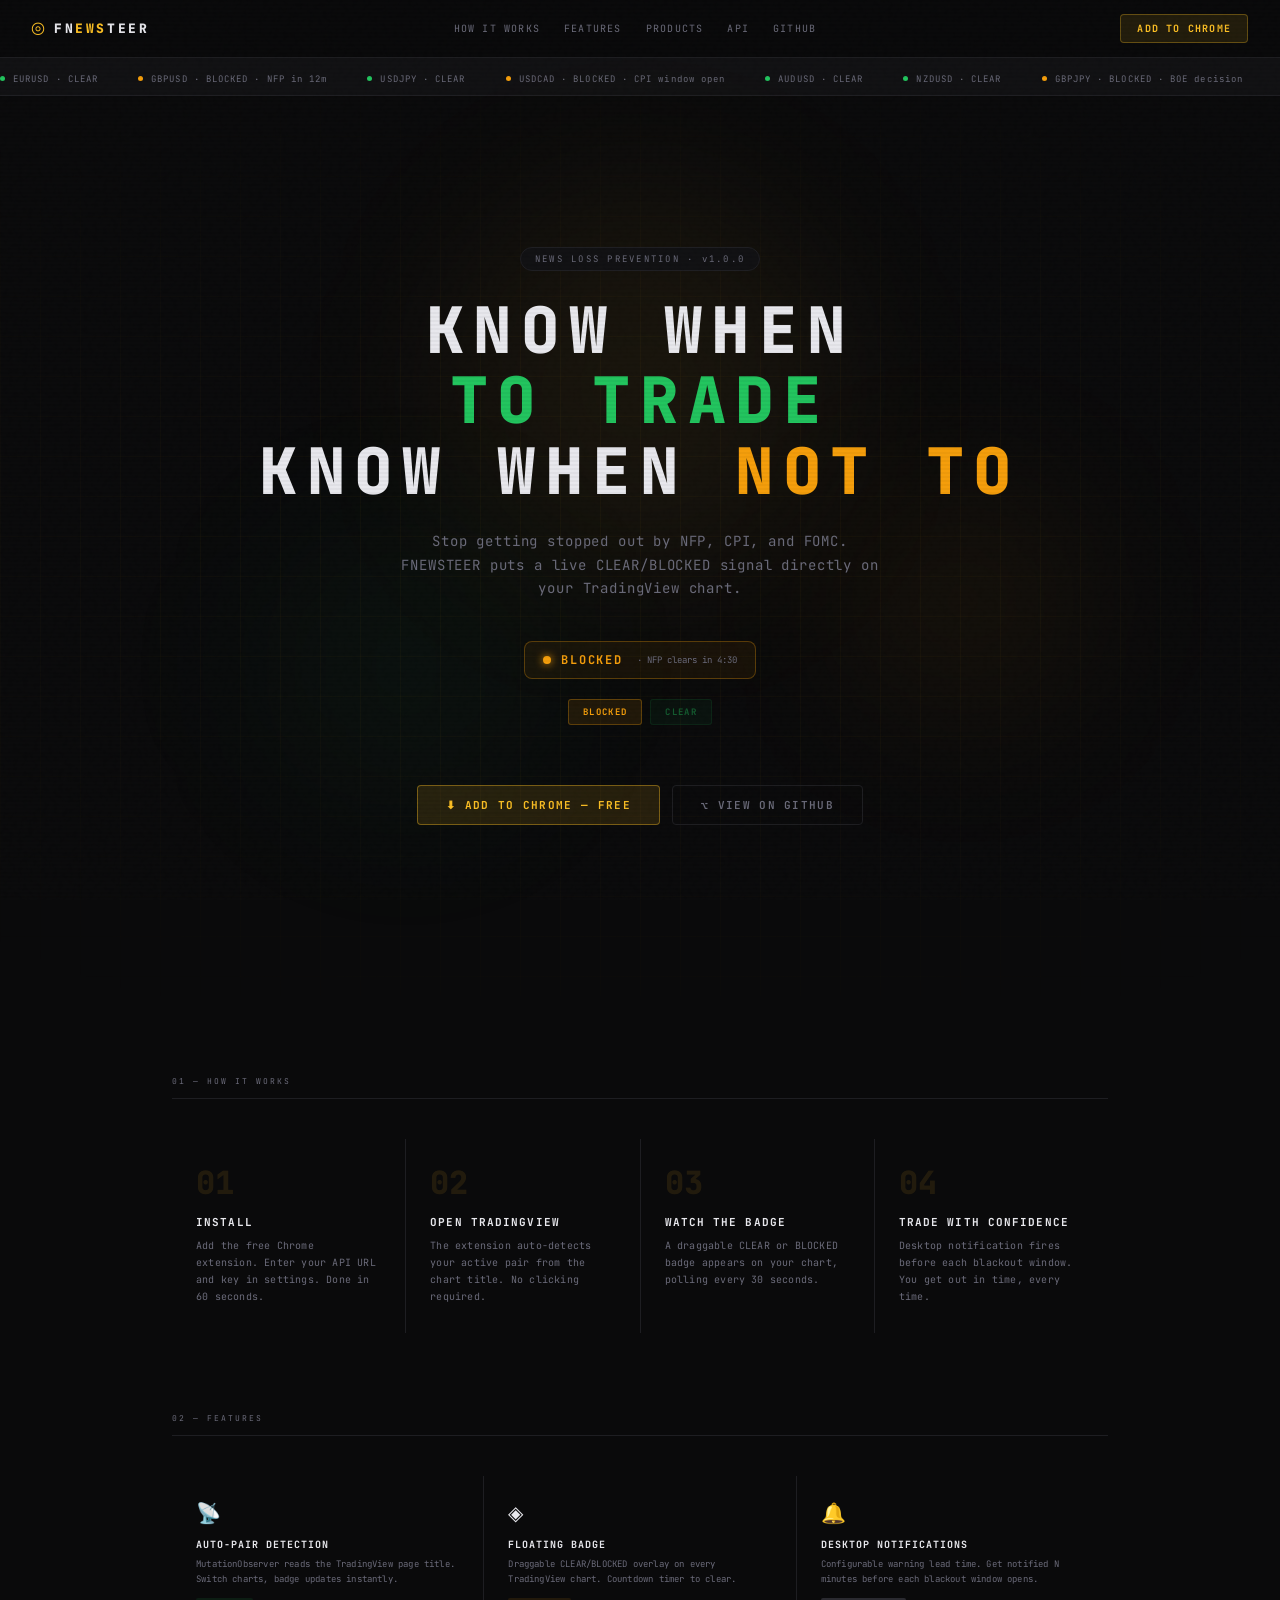
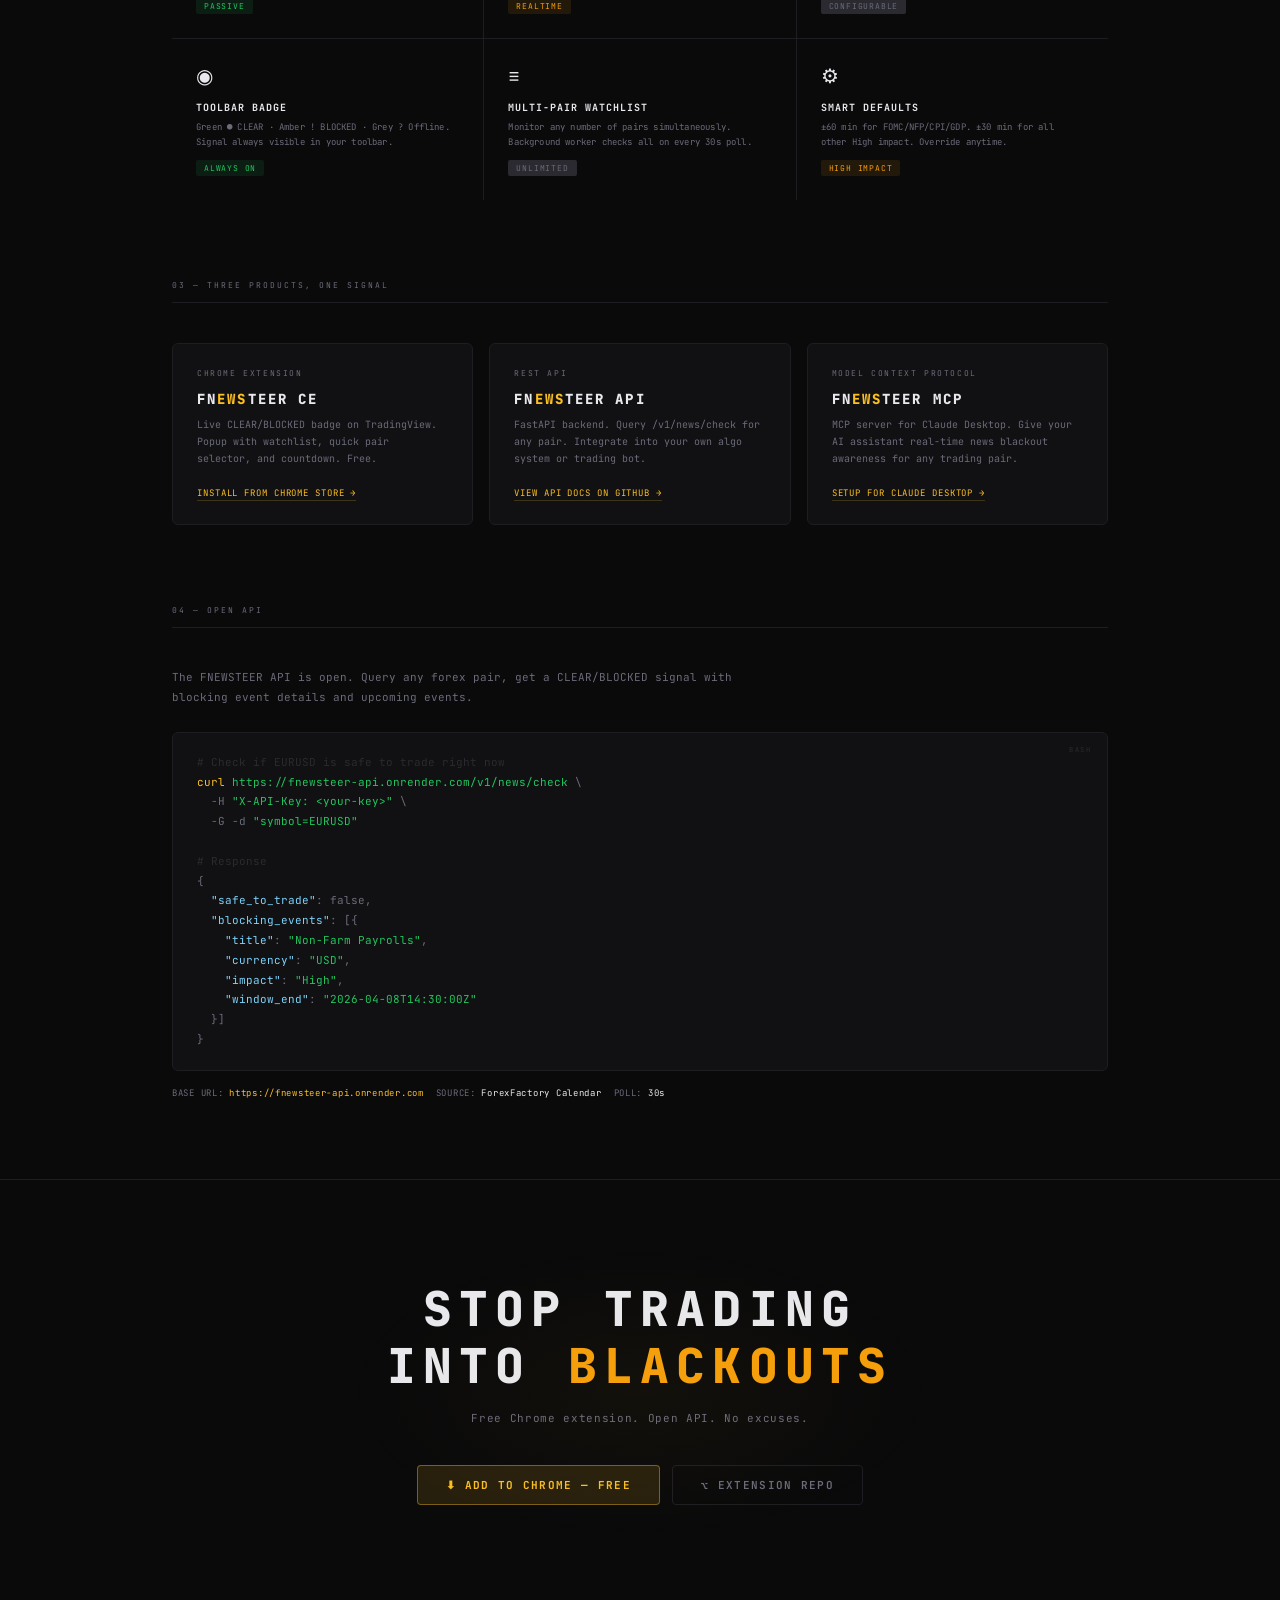
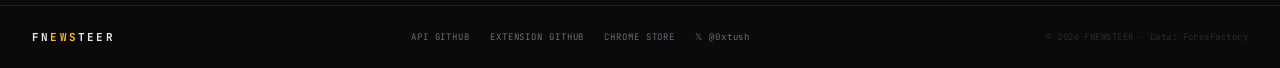
==== index.html @ c6bc52aa "initial commit" ====
<!doctype html>
<html lang="en">
  <head>
    <meta charset="UTF-8" />
    <meta name="viewport" content="width=device-width, initial-scale=1.0" />
    <title>FNEWSTEER — News Loss Prevention</title>
    <link
      href="https://fonts.googleapis.com/css2?family=JetBrains+Mono:wght@400;500;600;700;800&display=swap"
      rel="stylesheet"
    />
    <style>
      *,
      *::before,
      *::after {
        box-sizing: border-box;
        margin: 0;
        padding: 0;
      }
      :root {
        --bg: #0a0a0b;
        --surface: #111113;
        --border: #1e1e22;
        --muted: #2a2a30;
        --text: #e8e8ed;
        --dim: #6b6b7a;
        --safe: #22c55e;
        --danger: #f59e0b;
        --urgent: #ef4444;
        --accent: #fbbf24;
      }
      html {
        scroll-behavior: smooth;
      }
      body {
        background: var(--bg);
        color: var(--text);
        font-family: 'JetBrains Mono', monospace;
        font-size: 13px;
        -webkit-font-smoothing: antialiased;
        overflow-x: hidden;
      }

      /* ── Scanlines overlay ── */
      body::before {
        content: '';
        position: fixed;
        inset: 0;
        background: repeating-linear-gradient(
          0deg,
          transparent,
          transparent 2px,
          rgba(0, 0, 0, 0.03) 2px,
          rgba(0, 0, 0, 0.03) 4px
        );
        pointer-events: none;
        z-index: 1000;
      }

      /* ── Noise texture ── */
      body::after {
        content: '';
        position: fixed;
        inset: 0;
        background-image: url("data:image/svg+xml,%3Csvg viewBox='0 0 200 200' xmlns='http://www.w3.org/2000/svg'%3E%3Cfilter id='n'%3E%3CfeTurbulence type='fractalNoise' baseFrequency='0.9' numOctaves='4' stitchTiles='stitch'/%3E%3C/filter%3E%3Crect width='100%25' height='100%25' filter='url(%23n)' opacity='0.04'/%3E%3C/svg%3E");
        pointer-events: none;
        z-index: 999;
        opacity: 0.4;
      }

      /* ── Nav ── */
      nav {
        position: fixed;
        top: 0;
        left: 0;
        right: 0;
        z-index: 100;
        display: flex;
        align-items: center;
        justify-content: space-between;
        padding: 14px 32px;
        background: rgba(10, 10, 11, 0.85);
        backdrop-filter: blur(12px);
        border-bottom: 1px solid var(--border);
      }
      .nav-logo {
        display: flex;
        align-items: center;
        gap: 10px;
      }
      .nav-logo-icon {
        font-size: 20px;
        color: var(--accent);
      }
      .nav-logo-name {
        font-size: 13px;
        font-weight: 800;
        letter-spacing: 0.2em;
      }
      .nav-logo-name span {
        color: var(--accent);
      }
      .nav-links {
        display: flex;
        align-items: center;
        gap: 24px;
      }
      .nav-links a {
        color: var(--dim);
        text-decoration: none;
        font-size: 10px;
        letter-spacing: 0.12em;
        transition: color 0.15s;
      }
      .nav-links a:hover {
        color: var(--accent);
      }
      .nav-cta {
        background: rgba(251, 191, 36, 0.1);
        border: 1px solid rgba(251, 191, 36, 0.3);
        color: var(--accent);
        border-radius: 4px;
        padding: 7px 16px;
        font-family: inherit;
        font-size: 10px;
        font-weight: 700;
        letter-spacing: 0.12em;
        cursor: pointer;
        text-decoration: none;
        transition: background 0.15s;
      }
      .nav-cta:hover {
        background: rgba(251, 191, 36, 0.18);
      }

      /* ── Hero ── */
      .hero {
        min-height: 100vh;
        display: flex;
        flex-direction: column;
        align-items: center;
        justify-content: center;
        padding: 100px 32px 60px;
        position: relative;
        text-align: center;
      }

      /* Grid background */
      .hero-grid {
        position: absolute;
        inset: 0;
        background-image:
          linear-gradient(rgba(251, 191, 36, 0.03) 1px, transparent 1px),
          linear-gradient(90deg, rgba(251, 191, 36, 0.03) 1px, transparent 1px);
        background-size: 40px 40px;
        mask-image: radial-gradient(
          ellipse 80% 60% at 50% 50%,
          black 40%,
          transparent 100%
        );
      }

      /* Glow orbs */
      .orb {
        position: absolute;
        border-radius: 50%;
        filter: blur(80px);
        pointer-events: none;
      }
      .orb-1 {
        width: 400px;
        height: 400px;
        background: rgba(251, 191, 36, 0.06);
        top: 10%;
        left: 50%;
        transform: translateX(-50%);
      }
      .orb-2 {
        width: 300px;
        height: 300px;
        background: rgba(34, 197, 94, 0.04);
        bottom: 20%;
        left: 20%;
      }
      .orb-3 {
        width: 250px;
        height: 250px;
        background: rgba(245, 158, 11, 0.05);
        bottom: 30%;
        right: 15%;
      }

      .hero-eyebrow {
        font-size: 9px;
        letter-spacing: 0.25em;
        color: var(--dim);
        margin-bottom: 24px;
        border: 1px solid var(--border);
        padding: 5px 14px;
        border-radius: 20px;
        background: var(--surface);
      }
      .hero-title {
        font-size: clamp(32px, 6vw, 64px);
        font-weight: 800;
        letter-spacing: 0.15em;
        line-height: 1.1;
        margin-bottom: 8px;
      }
      .hero-title .accent {
        color: var(--accent);
      }
      .hero-title .safe-word {
        color: var(--safe);
      }
      .hero-title .block-word {
        color: var(--danger);
      }

      .hero-sub {
        font-size: clamp(11px, 1.5vw, 14px);
        color: var(--dim);
        letter-spacing: 0.06em;
        line-height: 1.7;
        max-width: 500px;
        margin: 16px auto 40px;
      }

      .hero-actions {
        display: flex;
        gap: 12px;
        flex-wrap: wrap;
        justify-content: center;
        margin-bottom: 60px;
      }
      .btn-primary {
        background: rgba(251, 191, 36, 0.12);
        border: 1px solid rgba(251, 191, 36, 0.4);
        color: var(--accent);
        border-radius: 4px;
        padding: 12px 28px;
        font-family: inherit;
        font-size: 11px;
        font-weight: 700;
        letter-spacing: 0.12em;
        cursor: pointer;
        text-decoration: none;
        transition: all 0.15s;
        display: flex;
        align-items: center;
        gap: 8px;
      }
      .btn-primary:hover {
        background: rgba(251, 191, 36, 0.2);
        transform: translateY(-1px);
      }
      .btn-secondary {
        background: none;
        border: 1px solid var(--border);
        color: var(--dim);
        border-radius: 4px;
        padding: 12px 28px;
        font-family: inherit;
        font-size: 11px;
        font-weight: 600;
        letter-spacing: 0.12em;
        cursor: pointer;
        text-decoration: none;
        transition: all 0.15s;
        display: flex;
        align-items: center;
        gap: 8px;
      }
      .btn-secondary:hover {
        border-color: var(--muted);
        color: var(--text);
      }

      /* ── Live badge mockup ── */
      .badge-demo {
        display: inline-flex;
        align-items: center;
        gap: 10px;
        padding: 10px 18px;
        border-radius: 8px;
        border: 1px solid rgba(245, 158, 11, 0.3);
        background: rgba(245, 158, 11, 0.06);
        margin-bottom: 20px;
        animation: badge-pulse 3s ease-in-out infinite;
      }
      .badge-dot {
        width: 8px;
        height: 8px;
        border-radius: 50%;
        background: var(--danger);
        box-shadow: 0 0 8px var(--danger);
        animation: dot-pulse 1.5s ease-in-out infinite;
      }
      .badge-text {
        font-size: 12px;
        font-weight: 700;
        letter-spacing: 0.15em;
        color: var(--danger);
      }
      .badge-sub {
        font-size: 9px;
        color: var(--dim);
        margin-left: 4px;
      }

      @keyframes badge-pulse {
        0%,
        100% {
          border-color: rgba(245, 158, 11, 0.3);
          background: rgba(245, 158, 11, 0.06);
        }
        50% {
          border-color: rgba(245, 158, 11, 0.5);
          background: rgba(245, 158, 11, 0.1);
        }
      }
      @keyframes dot-pulse {
        0%,
        100% {
          box-shadow: 0 0 4px var(--danger);
        }
        50% {
          box-shadow:
            0 0 12px var(--danger),
            0 0 20px rgba(245, 158, 11, 0.3);
        }
      }

      /* toggle demo */
      .badge-toggle {
        display: flex;
        gap: 8px;
        align-items: center;
        justify-content: center;
        margin-bottom: 60px;
      }
      .state-pill {
        padding: 6px 14px;
        border-radius: 3px;
        font-size: 9px;
        font-weight: 700;
        letter-spacing: 0.15em;
        cursor: pointer;
        transition: all 0.2s;
        border: 1px solid transparent;
      }
      .state-pill.blocked-pill {
        background: rgba(245, 158, 11, 0.1);
        border-color: rgba(245, 158, 11, 0.3);
        color: var(--danger);
      }
      .state-pill.clear-pill {
        background: rgba(34, 197, 94, 0.05);
        border-color: rgba(34, 197, 94, 0.1);
        color: rgba(34, 197, 94, 0.4);
      }
      .state-pill.clear-pill.active-pill {
        background: rgba(34, 197, 94, 0.1);
        border-color: rgba(34, 197, 94, 0.3);
        color: var(--safe);
      }
      .state-pill.blocked-pill.inactive-pill {
        background: rgba(245, 158, 11, 0.05);
        border-color: rgba(245, 158, 11, 0.1);
        color: rgba(245, 158, 11, 0.3);
      }

      /* ── Section ── */
      section {
        padding: 80px 32px;
        max-width: 1000px;
        margin: 0 auto;
      }
      .section-label {
        font-size: 8px;
        letter-spacing: 0.25em;
        color: var(--dim);
        margin-bottom: 40px;
        padding-bottom: 12px;
        border-bottom: 1px solid var(--border);
      }

      /* ── How it works ── */
      .steps {
        display: grid;
        grid-template-columns: repeat(auto-fit, minmax(200px, 1fr));
        gap: 1px;
        background: var(--border);
      }
      .step {
        background: var(--bg);
        padding: 28px 24px;
        position: relative;
        transition: background 0.2s;
      }
      .step:hover {
        background: var(--surface);
      }
      .step-num {
        font-size: 32px;
        font-weight: 800;
        color: rgba(251, 191, 36, 0.1);
        letter-spacing: 0;
        line-height: 1;
        margin-bottom: 16px;
      }
      .step-title {
        font-size: 11px;
        font-weight: 700;
        letter-spacing: 0.1em;
        margin-bottom: 8px;
        color: var(--text);
      }
      .step-desc {
        font-size: 10px;
        color: var(--dim);
        line-height: 1.7;
        letter-spacing: 0.02em;
      }

      /* ── Features grid ── */
      .features {
        display: grid;
        grid-template-columns: repeat(auto-fit, minmax(260px, 1fr));
        gap: 1px;
        background: var(--border);
      }
      .feature {
        background: var(--bg);
        padding: 24px;
        transition: background 0.2s;
      }
      .feature:hover {
        background: var(--surface);
      }
      .feature-icon {
        font-size: 20px;
        margin-bottom: 12px;
      }
      .feature-title {
        font-size: 10px;
        font-weight: 700;
        letter-spacing: 0.1em;
        margin-bottom: 6px;
      }
      .feature-desc {
        font-size: 9px;
        color: var(--dim);
        line-height: 1.7;
        letter-spacing: 0.02em;
      }
      .feature-tag {
        display: inline-block;
        margin-top: 10px;
        font-size: 8px;
        letter-spacing: 0.1em;
        padding: 3px 8px;
        border-radius: 2px;
      }
      .tag-safe {
        background: rgba(34, 197, 94, 0.1);
        color: var(--safe);
      }
      .tag-danger {
        background: rgba(245, 158, 11, 0.1);
        color: var(--danger);
      }
      .tag-dim {
        background: var(--muted);
        color: var(--dim);
      }

      /* ── Products ── */
      .products {
        display: grid;
        grid-template-columns: repeat(auto-fit, minmax(280px, 1fr));
        gap: 16px;
      }
      .product-card {
        border: 1px solid var(--border);
        border-radius: 6px;
        background: var(--surface);
        padding: 24px;
        transition:
          border-color 0.2s,
          transform 0.2s;
        position: relative;
        overflow: hidden;
      }
      .product-card:hover {
        border-color: rgba(251, 191, 36, 0.2);
        transform: translateY(-2px);
      }
      .product-card::before {
        content: '';
        position: absolute;
        top: 0;
        left: 0;
        right: 0;
        height: 2px;
        background: linear-gradient(
          90deg,
          transparent,
          var(--accent),
          transparent
        );
        opacity: 0;
        transition: opacity 0.2s;
      }
      .product-card:hover::before {
        opacity: 1;
      }
      .product-label {
        font-size: 8px;
        letter-spacing: 0.2em;
        color: var(--dim);
        margin-bottom: 12px;
      }
      .product-name {
        font-size: 14px;
        font-weight: 800;
        letter-spacing: 0.15em;
        margin-bottom: 8px;
      }
      .product-name span {
        color: var(--accent);
      }
      .product-desc {
        font-size: 10px;
        color: var(--dim);
        line-height: 1.7;
        margin-bottom: 16px;
      }
      .product-link {
        font-size: 9px;
        letter-spacing: 0.1em;
        color: var(--accent);
        text-decoration: none;
        border-bottom: 1px solid rgba(251, 191, 36, 0.2);
        padding-bottom: 1px;
        transition: border-color 0.15s;
      }
      .product-link:hover {
        border-color: var(--accent);
      }

      /* ── API snippet ── */
      .code-block {
        background: var(--surface);
        border: 1px solid var(--border);
        border-radius: 6px;
        padding: 20px 24px;
        margin-top: 24px;
        position: relative;
        overflow: hidden;
      }
      .code-block::before {
        content: 'BASH';
        position: absolute;
        top: 12px;
        right: 16px;
        font-size: 7px;
        letter-spacing: 0.2em;
        color: var(--muted);
      }
      .code-block pre {
        font-family: 'JetBrains Mono', monospace;
        font-size: 11px;
        line-height: 1.8;
        color: var(--dim);
        overflow-x: auto;
      }
      .code-block .kw {
        color: var(--accent);
      }
      .code-block .str {
        color: var(--safe);
      }
      .code-block .cmt {
        color: var(--muted);
      }
      .code-block .key {
        color: #7dd3fc;
      }

      /* ── CTA section ── */
      .cta-section {
        text-align: center;
        padding: 100px 32px;
        border-top: 1px solid var(--border);
        position: relative;
        overflow: hidden;
      }
      .cta-section::before {
        content: '';
        position: absolute;
        width: 600px;
        height: 300px;
        background: radial-gradient(
          ellipse,
          rgba(251, 191, 36, 0.04) 0%,
          transparent 70%
        );
        top: 50%;
        left: 50%;
        transform: translate(-50%, -50%);
      }
      .cta-title {
        font-size: clamp(24px, 4vw, 48px);
        font-weight: 800;
        letter-spacing: 0.15em;
        margin-bottom: 16px;
        line-height: 1.2;
      }
      .cta-sub {
        font-size: 11px;
        color: var(--dim);
        letter-spacing: 0.06em;
        margin-bottom: 40px;
      }

      /* ── Footer ── */
      footer {
        border-top: 1px solid var(--border);
        padding: 24px 32px;
        display: flex;
        align-items: center;
        justify-content: space-between;
        flex-wrap: wrap;
        gap: 12px;
      }
      .footer-logo {
        font-size: 11px;
        font-weight: 700;
        letter-spacing: 0.2em;
      }
      .footer-logo span {
        color: var(--accent);
      }
      .footer-links {
        display: flex;
        gap: 20px;
        flex-wrap: wrap;
      }
      .footer-links a {
        font-size: 9px;
        letter-spacing: 0.1em;
        color: var(--dim);
        text-decoration: none;
        transition: color 0.15s;
      }
      .footer-links a:hover {
        color: var(--accent);
      }
      .footer-copy {
        font-size: 9px;
        color: var(--muted);
        letter-spacing: 0.05em;
      }

      /* ── Ticker ── */
      .ticker {
        background: var(--surface);
        border-top: 1px solid var(--border);
        border-bottom: 1px solid var(--border);
        padding: 10px 0;
        overflow: hidden;
        white-space: nowrap;
      }
      .ticker-inner {
        display: inline-flex;
        gap: 40px;
        animation: ticker 20s linear infinite;
      }
      .ticker-item {
        font-size: 9px;
        letter-spacing: 0.12em;
        color: var(--dim);
        display: flex;
        align-items: center;
        gap: 8px;
      }
      .ticker-item .safe-dot {
        width: 5px;
        height: 5px;
        border-radius: 50%;
        background: var(--safe);
      }
      .ticker-item .block-dot {
        width: 5px;
        height: 5px;
        border-radius: 50%;
        background: var(--danger);
      }
      @keyframes ticker {
        from {
          transform: translateX(0);
        }
        to {
          transform: translateX(-50%);
        }
      }

      /* anim */
      @keyframes fadeUp {
        from {
          opacity: 0;
          transform: translateY(20px);
        }
        to {
          opacity: 1;
          transform: translateY(0);
        }
      }
      .fade-up {
        animation: fadeUp 0.6s ease forwards;
      }
      .delay-1 {
        animation-delay: 0.1s;
        opacity: 0;
      }
      .delay-2 {
        animation-delay: 0.2s;
        opacity: 0;
      }
      .delay-3 {
        animation-delay: 0.3s;
        opacity: 0;
      }
      .delay-4 {
        animation-delay: 0.4s;
        opacity: 0;
      }
      .delay-5 {
        animation-delay: 0.5s;
        opacity: 0;
      }
    </style>
  </head>
  <body>
    <!-- Nav -->
    <nav>
      <div class="nav-logo">
        <span class="nav-logo-icon">◎</span>
        <div class="nav-logo-name">FN<span>EWS</span>TEER</div>
      </div>
      <div class="nav-links">
        <a href="#how">HOW IT WORKS</a>
        <a href="#features">FEATURES</a>
        <a href="#products">PRODUCTS</a>
        <a href="#api">API</a>
        <a href="https://github.com/tushcmd/fnewsteer" target="_blank"
          >GITHUB</a
        >
      </div>
      <a
        href="https://chromewebstore.google.com/detail/nfdcdhkgoiohipbhoalpnenhincbpnlc"
        target="_blank"
        class="nav-cta"
        >ADD TO CHROME</a
      >
    </nav>

    <!-- Ticker -->
    <div class="ticker" style="margin-top: 57px">
      <div class="ticker-inner">
        <span class="ticker-item"
          ><span class="safe-dot"></span>EURUSD · CLEAR</span
        >
        <span class="ticker-item"
          ><span class="block-dot"></span>GBPUSD · BLOCKED · NFP in 12m</span
        >
        <span class="ticker-item"
          ><span class="safe-dot"></span>USDJPY · CLEAR</span
        >
        <span class="ticker-item"
          ><span class="block-dot"></span>USDCAD · BLOCKED · CPI window
          open</span
        >
        <span class="ticker-item"
          ><span class="safe-dot"></span>AUDUSD · CLEAR</span
        >
        <span class="ticker-item"
          ><span class="safe-dot"></span>NZDUSD · CLEAR</span
        >
        <span class="ticker-item"
          ><span class="block-dot"></span>GBPJPY · BLOCKED · BOE decision</span
        >
        <span class="ticker-item"
          ><span class="safe-dot"></span>USDCHF · CLEAR</span
        >
        <!-- duplicate for seamless loop -->
        <span class="ticker-item"
          ><span class="safe-dot"></span>EURUSD · CLEAR</span
        >
        <span class="ticker-item"
          ><span class="block-dot"></span>GBPUSD · BLOCKED · NFP in 12m</span
        >
        <span class="ticker-item"
          ><span class="safe-dot"></span>USDJPY · CLEAR</span
        >
        <span class="ticker-item"
          ><span class="block-dot"></span>USDCAD · BLOCKED · CPI window
          open</span
        >
        <span class="ticker-item"
          ><span class="safe-dot"></span>AUDUSD · CLEAR</span
        >
        <span class="ticker-item"
          ><span class="safe-dot"></span>NZDUSD · CLEAR</span
        >
        <span class="ticker-item"
          ><span class="block-dot"></span>GBPJPY · BLOCKED · BOE decision</span
        >
        <span class="ticker-item"
          ><span class="safe-dot"></span>USDCHF · CLEAR</span
        >
      </div>
    </div>

    <!-- Hero -->
    <div class="hero">
      <div class="hero-grid"></div>
      <div class="orb orb-1"></div>
      <div class="orb orb-2"></div>
      <div class="orb orb-3"></div>

      <div class="hero-eyebrow fade-up">NEWS LOSS PREVENTION · v1.0.0</div>

      <h1 class="hero-title fade-up delay-1">
        KNOW WHEN<br /><span class="safe-word">TO TRADE</span><br />KNOW WHEN
        <span class="block-word">NOT TO</span>
      </h1>

      <p class="hero-sub fade-up delay-2">
        Stop getting stopped out by NFP, CPI, and FOMC.<br />
        FNEWSTEER puts a live CLEAR/BLOCKED signal directly on your TradingView
        chart.
      </p>

      <div id="live-badge" class="badge-demo fade-up delay-3">
        <div id="badge-dot" class="badge-dot"></div>
        <span id="badge-text" class="badge-text">BLOCKED</span>
        <span id="badge-sub" class="badge-sub">· NFP clears in 4:32</span>
      </div>

      <div class="badge-toggle fade-up delay-3">
        <div
          id="blocked-pill"
          class="state-pill blocked-pill"
          onclick="setBlocked()"
        >
          BLOCKED
        </div>
        <div id="clear-pill" class="state-pill clear-pill" onclick="setClear()">
          CLEAR
        </div>
      </div>

      <div class="hero-actions fade-up delay-4">
        <a
          href="https://chromewebstore.google.com/detail/nfdcdhkgoiohipbhoalpnenhincbpnlc"
          target="_blank"
          class="btn-primary"
        >
          ⬇ ADD TO CHROME — FREE
        </a>
        <a
          href="https://github.com/tushcmd/fnewsteer"
          target="_blank"
          class="btn-secondary"
        >
          ⌥ VIEW ON GITHUB
        </a>
      </div>
    </div>

    <!-- How it works -->
    <section
      id="how"
      style="max-width: 1000px; margin: 0 auto; padding: 80px 32px"
    >
      <div class="section-label">01 — HOW IT WORKS</div>
      <div class="steps">
        <div class="step">
          <div class="step-num">01</div>
          <div class="step-title">INSTALL</div>
          <div class="step-desc">
            Add the free Chrome extension. Enter your API URL and key in
            settings. Done in 60 seconds.
          </div>
        </div>
        <div class="step">
          <div class="step-num">02</div>
          <div class="step-title">OPEN TRADINGVIEW</div>
          <div class="step-desc">
            The extension auto-detects your active pair from the chart title. No
            clicking required.
          </div>
        </div>
        <div class="step">
          <div class="step-num">03</div>
          <div class="step-title">WATCH THE BADGE</div>
          <div class="step-desc">
            A draggable CLEAR or BLOCKED badge appears on your chart, polling
            every 30 seconds.
          </div>
        </div>
        <div class="step">
          <div class="step-num">04</div>
          <div class="step-title">TRADE WITH CONFIDENCE</div>
          <div class="step-desc">
            Desktop notification fires before each blackout window. You get out
            in time, every time.
          </div>
        </div>
      </div>
    </section>

    <!-- Features -->
    <section
      id="features"
      style="max-width: 1000px; margin: 0 auto; padding: 0 32px 80px"
    >
      <div class="section-label">02 — FEATURES</div>
      <div class="features">
        <div class="feature">
          <div class="feature-icon">📡</div>
          <div class="feature-title">AUTO-PAIR DETECTION</div>
          <div class="feature-desc">
            MutationObserver reads the TradingView page title. Switch charts,
            badge updates instantly.
          </div>
          <span class="feature-tag tag-safe">PASSIVE</span>
        </div>
        <div class="feature">
          <div class="feature-icon">◈</div>
          <div class="feature-title">FLOATING BADGE</div>
          <div class="feature-desc">
            Draggable CLEAR/BLOCKED overlay on every TradingView chart.
            Countdown timer to clear.
          </div>
          <span class="feature-tag tag-danger">REALTIME</span>
        </div>
        <div class="feature">
          <div class="feature-icon">🔔</div>
          <div class="feature-title">DESKTOP NOTIFICATIONS</div>
          <div class="feature-desc">
            Configurable warning lead time. Get notified N minutes before each
            blackout window opens.
          </div>
          <span class="feature-tag tag-dim">CONFIGURABLE</span>
        </div>
        <div class="feature">
          <div class="feature-icon">◉</div>
          <div class="feature-title">TOOLBAR BADGE</div>
          <div class="feature-desc">
            Green ● CLEAR · Amber ! BLOCKED · Grey ? Offline. Signal always
            visible in your toolbar.
          </div>
          <span class="feature-tag tag-safe">ALWAYS ON</span>
        </div>
        <div class="feature">
          <div class="feature-icon">≡</div>
          <div class="feature-title">MULTI-PAIR WATCHLIST</div>
          <div class="feature-desc">
            Monitor any number of pairs simultaneously. Background worker checks
            all on every 30s poll.
          </div>
          <span class="feature-tag tag-dim">UNLIMITED</span>
        </div>
        <div class="feature">
          <div class="feature-icon">⚙</div>
          <div class="feature-title">SMART DEFAULTS</div>
          <div class="feature-desc">
            ±60 min for FOMC/NFP/CPI/GDP. ±30 min for all other High impact.
            Override anytime.
          </div>
          <span class="feature-tag tag-danger">HIGH IMPACT</span>
        </div>
      </div>
    </section>

    <!-- Products -->
    <section
      id="products"
      style="max-width: 1000px; margin: 0 auto; padding: 0 32px 80px"
    >
      <div class="section-label">03 — THREE PRODUCTS, ONE SIGNAL</div>
      <div class="products">
        <div class="product-card">
          <div class="product-label">CHROME EXTENSION</div>
          <div class="product-name">FN<span>EWS</span>TEER CE</div>
          <div class="product-desc">
            Live CLEAR/BLOCKED badge on TradingView. Popup with watchlist, quick
            pair selector, and countdown. Free.
          </div>
          <a
            href="https://chromewebstore.google.com/detail/nfdcdhkgoiohipbhoalpnenhincbpnlc"
            target="_blank"
            class="product-link"
            >INSTALL FROM CHROME STORE →</a
          >
        </div>
        <div class="product-card">
          <div class="product-label">REST API</div>
          <div class="product-name">FN<span>EWS</span>TEER API</div>
          <div class="product-desc">
            FastAPI backend. Query /v1/news/check for any pair. Integrate into
            your own algo system or trading bot.
          </div>
          <a
            href="https://github.com/tushcmd/fnewsteer"
            target="_blank"
            class="product-link"
            >VIEW API DOCS ON GITHUB →</a
          >
        </div>
        <div class="product-card">
          <div class="product-label">MODEL CONTEXT PROTOCOL</div>
          <div class="product-name">FN<span>EWS</span>TEER MCP</div>
          <div class="product-desc">
            MCP server for Claude Desktop. Give your AI assistant real-time news
            blackout awareness for any trading pair.
          </div>
          <a
            href="https://github.com/tushcmd/fnewsteer"
            target="_blank"
            class="product-link"
            >SETUP FOR CLAUDE DESKTOP →</a
          >
        </div>
      </div>
    </section>

    <!-- API -->
    <section
      id="api"
      style="max-width: 1000px; margin: 0 auto; padding: 0 32px 80px"
    >
      <div class="section-label">04 — OPEN API</div>
      <p
        style="
          font-size: 11px;
          color: var(--dim);
          line-height: 1.8;
          max-width: 560px;
          margin-bottom: 8px;
        "
      >
        The FNEWSTEER API is open. Query any forex pair, get a CLEAR/BLOCKED
        signal with blocking event details and upcoming events.
      </p>
      <div class="code-block">
        <pre><span class="cmt"># Check if EURUSD is safe to trade right now</span>
<span class="kw">curl</span> <span class="str">https://fnewsteer-api.onrender.com/v1/news/check</span> \
  -H <span class="str">"X-API-Key: &lt;your-key&gt;"</span> \
  -G -d <span class="str">"symbol=EURUSD"</span>

<span class="cmt"># Response</span>
{
  <span class="key">"safe_to_trade"</span>: false,
  <span class="key">"blocking_events"</span>: [{
    <span class="key">"title"</span>: <span class="str">"Non-Farm Payrolls"</span>,
    <span class="key">"currency"</span>: <span class="str">"USD"</span>,
    <span class="key">"impact"</span>: <span class="str">"High"</span>,
    <span class="key">"window_end"</span>: <span class="str">"2026-04-08T14:30:00Z"</span>
  }]
}</pre>
      </div>
      <div style="margin-top: 16px; display: flex; gap: 12px; flex-wrap: wrap">
        <div style="font-size: 9px; color: var(--dim); letter-spacing: 0.08em">
          BASE URL:
          <span style="color: var(--accent)"
            >https://fnewsteer-api.onrender.com</span
          >
        </div>
        <div style="font-size: 9px; color: var(--dim); letter-spacing: 0.08em">
          SOURCE: <span style="color: var(--text)">ForexFactory Calendar</span>
        </div>
        <div style="font-size: 9px; color: var(--dim); letter-spacing: 0.08em">
          POLL: <span style="color: var(--text)">30s</span>
        </div>
      </div>
    </section>

    <!-- CTA -->
    <div class="cta-section">
      <div class="cta-title">
        STOP TRADING<br />INTO
        <span style="color: var(--danger)">BLACKOUTS</span>
      </div>
      <div class="cta-sub">Free Chrome extension. Open API. No excuses.</div>
      <div
        style="
          display: flex;
          gap: 12px;
          justify-content: center;
          flex-wrap: wrap;
        "
      >
        <a
          href="https://chromewebstore.google.com/detail/nfdcdhkgoiohipbhoalpnenhincbpnlc"
          target="_blank"
          class="btn-primary"
          >⬇ ADD TO CHROME — FREE</a
        >
        <a
          href="https://github.com/tushcmd/fnewsteer-ce"
          target="_blank"
          class="btn-secondary"
          >⌥ EXTENSION REPO</a
        >
      </div>
    </div>

    <!-- Footer -->
    <footer>
      <div class="footer-logo">FN<span>EWS</span>TEER</div>
      <div class="footer-links">
        <a href="https://github.com/tushcmd/fnewsteer" target="_blank"
          >API GITHUB</a
        >
        <a href="https://github.com/tushcmd/fnewsteer-ce" target="_blank"
          >EXTENSION GITHUB</a
        >
        <a
          href="https://chromewebstore.google.com/detail/nfdcdhkgoiohipbhoalpnenhincbpnlc"
          target="_blank"
          >CHROME STORE</a
        >
        <a href="https://x.com/0xtush" target="_blank">𝕏 @0xtush</a>
      </div>
      <div class="footer-copy">© 2026 FNEWSTEER · Data: ForexFactory</div>
    </footer>

    <script>
      // Badge toggle demo
      let isBlocked = true;
      let countdown = 272;

      function setBlocked() {
        isBlocked = true;
        document.getElementById('badge-dot').style.background = 'var(--danger)';
        document.getElementById('badge-dot').style.boxShadow =
          '0 0 8px var(--danger)';
        document.getElementById('badge-text').style.color = 'var(--danger)';
        document.getElementById('badge-text').textContent = 'BLOCKED';
        document.getElementById('live-badge').style.borderColor =
          'rgba(245,158,11,0.3)';
        document.getElementById('live-badge').style.background =
          'rgba(245,158,11,0.06)';
        document
          .getElementById('blocked-pill')
          .classList.remove('inactive-pill');
        document.getElementById('clear-pill').classList.remove('active-pill');
      }

      function setClear() {
        isBlocked = false;
        document.getElementById('badge-dot').style.background = 'var(--safe)';
        document.getElementById('badge-dot').style.boxShadow =
          '0 0 8px var(--safe)';
        document.getElementById('badge-text').style.color = 'var(--safe)';
        document.getElementById('badge-text').textContent = 'CLEAR';
        document.getElementById('badge-sub').textContent =
          '· next event in 47m';
        document.getElementById('live-badge').style.borderColor =
          'rgba(34,197,94,0.3)';
        document.getElementById('live-badge').style.background =
          'rgba(34,197,94,0.06)';
        document.getElementById('clear-pill').classList.add('active-pill');
        document.getElementById('blocked-pill').classList.add('inactive-pill');
      }

      // Countdown tick
      setInterval(() => {
        if (!isBlocked) return;
        if (countdown > 0) countdown--;
        const m = Math.floor(countdown / 60);
        const s = countdown % 60;
        document.getElementById('badge-sub').textContent =
          `· NFP clears in ${m}:${String(s).padStart(2, '0')}`;
      }, 1000);
    </script>
  </body>
</html>
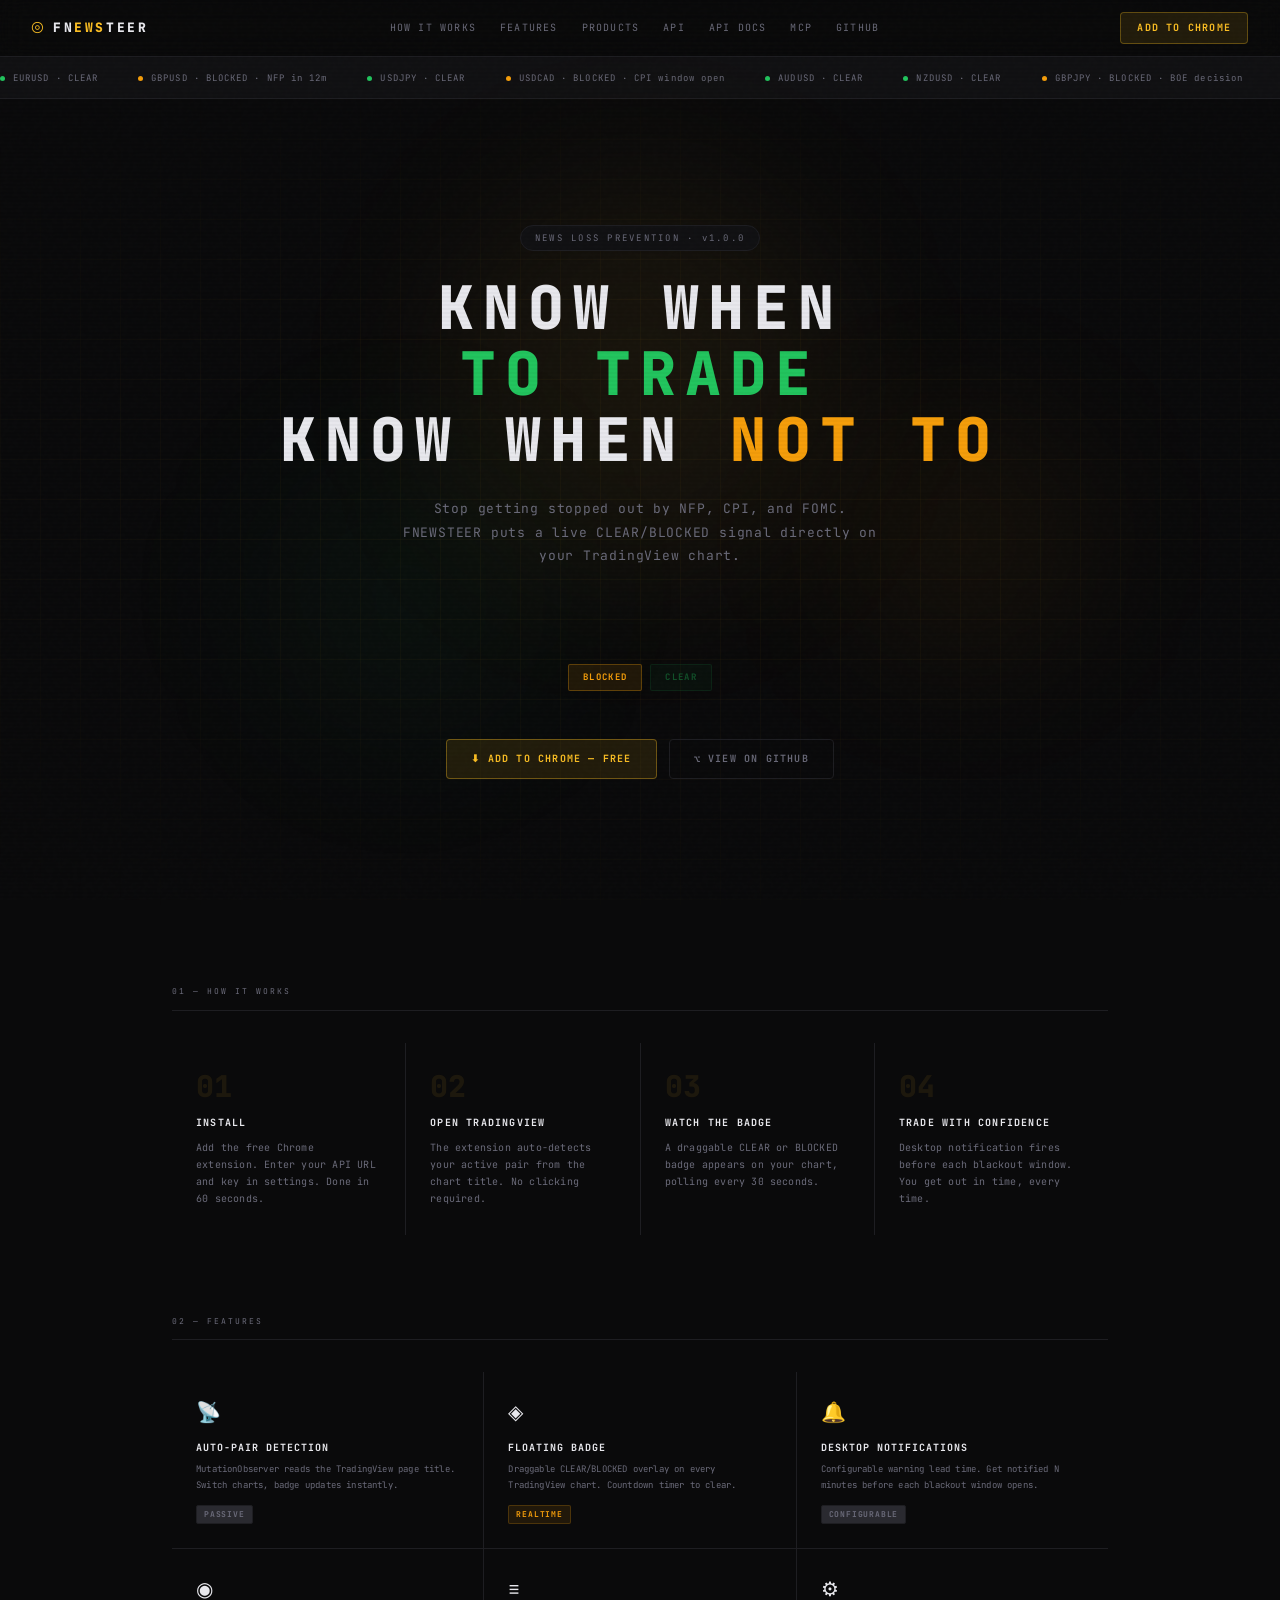
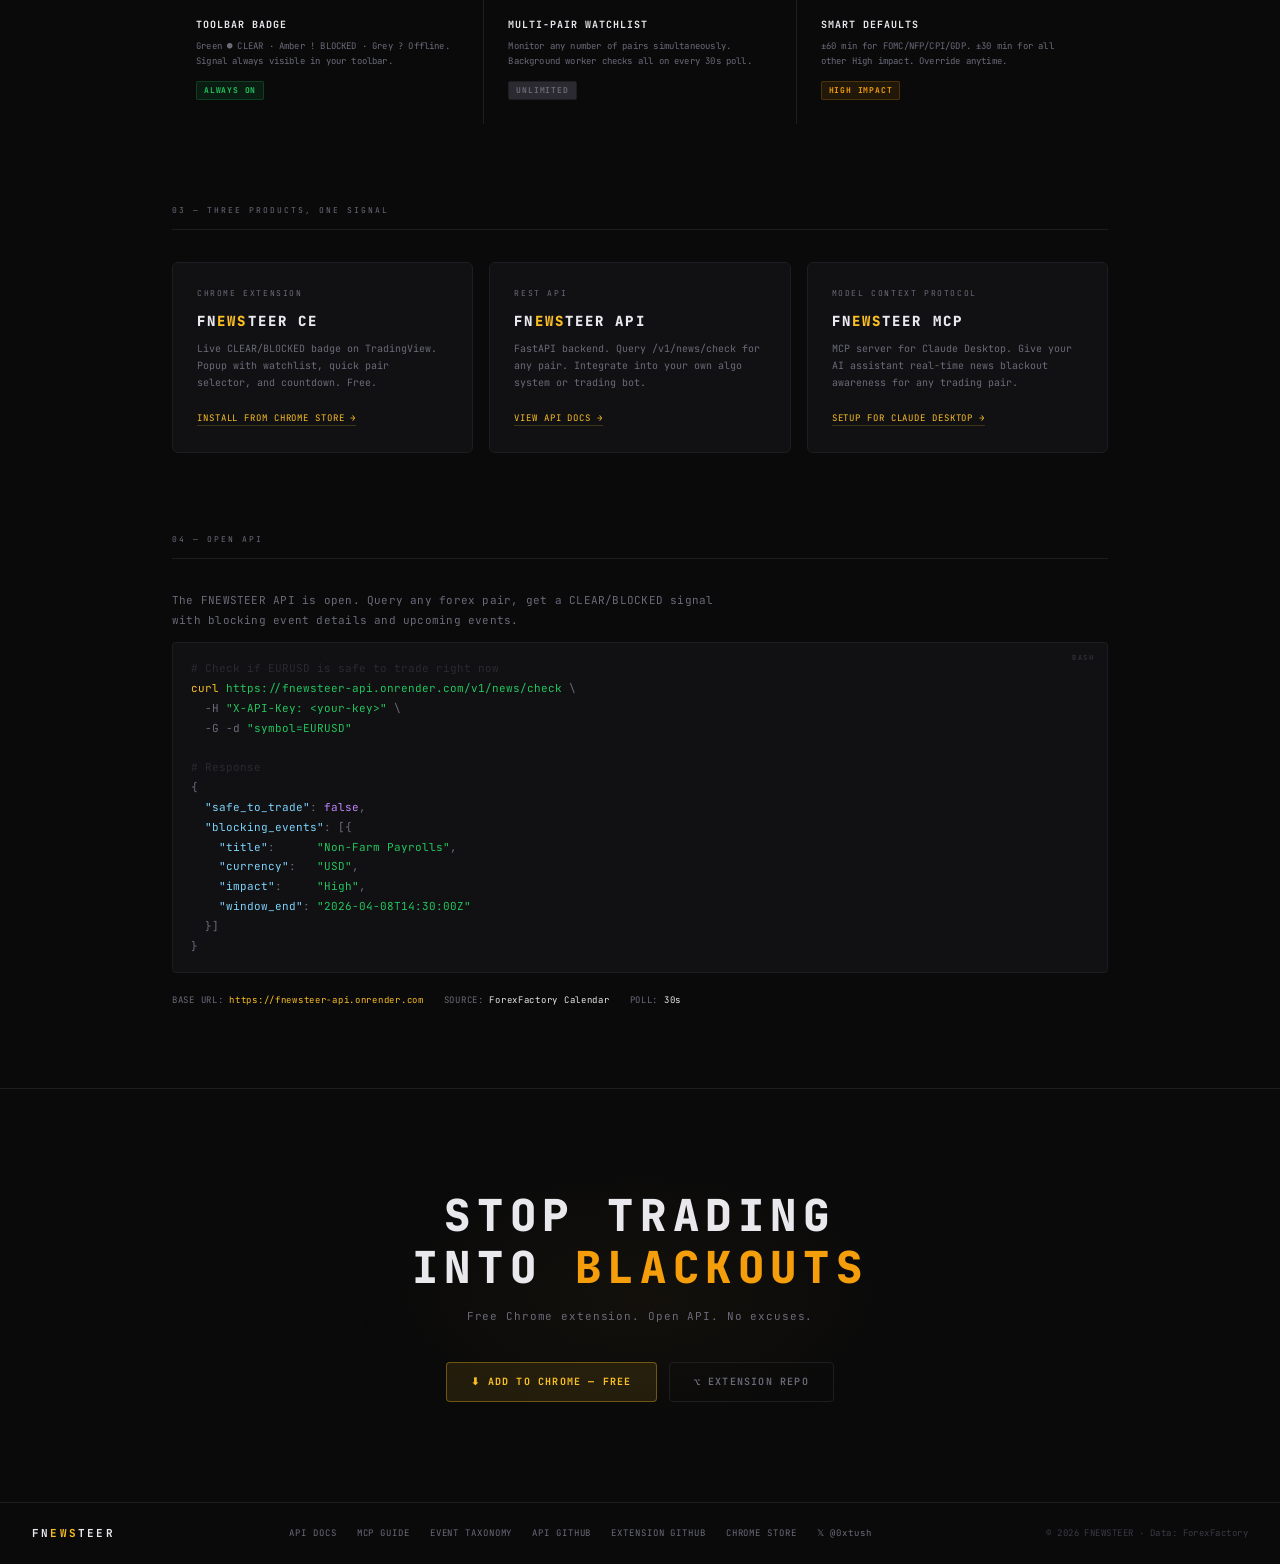
==== commit df319e7e: "refactor: shared theme css file + separate event taxonomy page" ====
--- a/index.html
+++ b/index.html
@@ -8,143 +8,19 @@
       href="https://fonts.googleapis.com/css2?family=JetBrains+Mono:wght@400;500;600;700;800&display=swap"
       rel="stylesheet"
     />
+    <link rel="stylesheet" href="shared.css" />
     <style>
-      *,
-      *::before,
-      *::after {
-        box-sizing: border-box;
-        margin: 0;
-        padding: 0;
-      }
-      :root {
-        --bg: #0a0a0b;
-        --surface: #111113;
-        --border: #1e1e22;
-        --muted: #2a2a30;
-        --text: #e8e8ed;
-        --dim: #6b6b7a;
-        --safe: #22c55e;
-        --danger: #f59e0b;
-        --urgent: #ef4444;
-        --accent: #fbbf24;
-      }
-      html {
-        scroll-behavior: smooth;
-      }
-      body {
-        background: var(--bg);
-        color: var(--text);
-        font-family: 'JetBrains Mono', monospace;
-        font-size: 13px;
-        -webkit-font-smoothing: antialiased;
-        overflow-x: hidden;
-      }
-
-      /* ── Scanlines overlay ── */
-      body::before {
-        content: '';
-        position: fixed;
-        inset: 0;
-        background: repeating-linear-gradient(
-          0deg,
-          transparent,
-          transparent 2px,
-          rgba(0, 0, 0, 0.03) 2px,
-          rgba(0, 0, 0, 0.03) 4px
-        );
-        pointer-events: none;
-        z-index: 1000;
-      }
-
-      /* ── Noise texture ── */
-      body::after {
-        content: '';
-        position: fixed;
-        inset: 0;
-        background-image: url("data:image/svg+xml,%3Csvg viewBox='0 0 200 200' xmlns='http://www.w3.org/2000/svg'%3E%3Cfilter id='n'%3E%3CfeTurbulence type='fractalNoise' baseFrequency='0.9' numOctaves='4' stitchTiles='stitch'/%3E%3C/filter%3E%3Crect width='100%25' height='100%25' filter='url(%23n)' opacity='0.04'/%3E%3C/svg%3E");
-        pointer-events: none;
-        z-index: 999;
-        opacity: 0.4;
-      }
-
-      /* ── Nav ── */
-      nav {
-        position: fixed;
-        top: 0;
-        left: 0;
-        right: 0;
-        z-index: 100;
-        display: flex;
-        align-items: center;
-        justify-content: space-between;
-        padding: 14px 32px;
-        background: rgba(10, 10, 11, 0.85);
-        backdrop-filter: blur(12px);
-        border-bottom: 1px solid var(--border);
-      }
-      .nav-logo {
-        display: flex;
-        align-items: center;
-        gap: 10px;
-      }
-      .nav-logo-icon {
-        font-size: 20px;
-        color: var(--accent);
-      }
-      .nav-logo-name {
-        font-size: 13px;
-        font-weight: 800;
-        letter-spacing: 0.2em;
-      }
-      .nav-logo-name span {
-        color: var(--accent);
-      }
-      .nav-links {
-        display: flex;
-        align-items: center;
-        gap: 24px;
-      }
-      .nav-links a {
-        color: var(--dim);
-        text-decoration: none;
-        font-size: 10px;
-        letter-spacing: 0.12em;
-        transition: color 0.15s;
-      }
-      .nav-links a:hover {
-        color: var(--accent);
-      }
-      .nav-cta {
-        background: rgba(251, 191, 36, 0.1);
-        border: 1px solid rgba(251, 191, 36, 0.3);
-        color: var(--accent);
-        border-radius: 4px;
-        padding: 7px 16px;
-        font-family: inherit;
-        font-size: 10px;
-        font-weight: 700;
-        letter-spacing: 0.12em;
-        cursor: pointer;
-        text-decoration: none;
-        transition: background 0.15s;
-      }
-      .nav-cta:hover {
-        background: rgba(251, 191, 36, 0.18);
-      }
-
       /* ── Hero ── */
       .hero {
-        min-height: 100vh;
+        min-height: calc(100vh - var(--nav-h) - 37px);
         display: flex;
         flex-direction: column;
         align-items: center;
         justify-content: center;
-        padding: 100px 32px 60px;
+        padding: 60px 32px 60px;
         position: relative;
         text-align: center;
       }
-
-      /* Grid background */
       .hero-grid {
         position: absolute;
         inset: 0;
@@ -157,9 +33,8 @@
           black 40%,
           transparent 100%
         );
-      }
-
-      /* Glow orbs */
+        pointer-events: none;
+      }
       .orb {
         position: absolute;
         border-radius: 50%;
@@ -198,16 +73,15 @@
         padding: 5px 14px;
         border-radius: 20px;
         background: var(--surface);
+        position: relative;
       }
       .hero-title {
-        font-size: clamp(32px, 6vw, 64px);
+        font-size: clamp(30px, 6vw, 60px);
         font-weight: 800;
         letter-spacing: 0.15em;
         line-height: 1.1;
         margin-bottom: 8px;
-      }
-      .hero-title .accent {
-        color: var(--accent);
+        position: relative;
       }
       .hero-title .safe-word {
         color: var(--safe);
@@ -217,75 +91,27 @@
       }
 
       .hero-sub {
-        font-size: clamp(11px, 1.5vw, 14px);
+        font-size: clamp(10px, 1.4vw, 13px);
         color: var(--dim);
         letter-spacing: 0.06em;
-        line-height: 1.7;
-        max-width: 500px;
+        line-height: 1.8;
+        max-width: 480px;
         margin: 16px auto 40px;
-      }
-
-      .hero-actions {
-        display: flex;
-        gap: 12px;
-        flex-wrap: wrap;
-        justify-content: center;
-        margin-bottom: 60px;
-      }
-      .btn-primary {
-        background: rgba(251, 191, 36, 0.12);
-        border: 1px solid rgba(251, 191, 36, 0.4);
-        color: var(--accent);
-        border-radius: 4px;
-        padding: 12px 28px;
-        font-family: inherit;
-        font-size: 11px;
-        font-weight: 700;
-        letter-spacing: 0.12em;
-        cursor: pointer;
-        text-decoration: none;
-        transition: all 0.15s;
-        display: flex;
-        align-items: center;
-        gap: 8px;
-      }
-      .btn-primary:hover {
-        background: rgba(251, 191, 36, 0.2);
-        transform: translateY(-1px);
-      }
-      .btn-secondary {
-        background: none;
-        border: 1px solid var(--border);
-        color: var(--dim);
-        border-radius: 4px;
-        padding: 12px 28px;
-        font-family: inherit;
-        font-size: 11px;
-        font-weight: 600;
-        letter-spacing: 0.12em;
-        cursor: pointer;
-        text-decoration: none;
-        transition: all 0.15s;
-        display: flex;
-        align-items: center;
-        gap: 8px;
-      }
-      .btn-secondary:hover {
-        border-color: var(--muted);
-        color: var(--text);
-      }
-
-      /* ── Live badge mockup ── */
+        position: relative;
+      }
+
+      /* ── Live badge ── */
       .badge-demo {
         display: inline-flex;
         align-items: center;
         gap: 10px;
         padding: 10px 18px;
-        border-radius: 8px;
+        border-radius: 6px;
         border: 1px solid rgba(245, 158, 11, 0.3);
         background: rgba(245, 158, 11, 0.06);
-        margin-bottom: 20px;
-        animation: badge-pulse 3s ease-in-out infinite;
+        margin-bottom: 16px;
+        position: relative;
+        animation: badge-breathe 3s ease-in-out infinite;
       }
       .badge-dot {
         width: 8px;
@@ -295,7 +121,7 @@
         box-shadow: 0 0 8px var(--danger);
         animation: dot-pulse 1.5s ease-in-out infinite;
       }
-      .badge-text {
+      .badge-label {
         font-size: 12px;
         font-weight: 700;
         letter-spacing: 0.15em;
@@ -304,10 +130,9 @@
       .badge-sub {
         font-size: 9px;
         color: var(--dim);
-        margin-left: 4px;
-      }
-
-      @keyframes badge-pulse {
+        margin-left: 2px;
+      }
+      @keyframes badge-breathe {
         0%,
         100% {
           border-color: rgba(245, 158, 11, 0.3);
@@ -325,22 +150,23 @@
         }
         50% {
           box-shadow:
-            0 0 12px var(--danger),
-            0 0 20px rgba(245, 158, 11, 0.3);
+            0 0 14px var(--danger),
+            0 0 24px rgba(245, 158, 11, 0.25);
         }
       }
 
-      /* toggle demo */
+      /* ── State toggle ── */
       .badge-toggle {
         display: flex;
         gap: 8px;
         align-items: center;
         justify-content: center;
-        margin-bottom: 60px;
+        margin-bottom: 48px;
+        position: relative;
       }
       .state-pill {
-        padding: 6px 14px;
-        border-radius: 3px;
+        padding: 5px 14px;
+        border-radius: 2px;
         font-size: 9px;
         font-weight: 700;
         letter-spacing: 0.15em;
@@ -348,82 +174,83 @@
         transition: all 0.2s;
         border: 1px solid transparent;
       }
-      .state-pill.blocked-pill {
+      .pill-blocked {
         background: rgba(245, 158, 11, 0.1);
         border-color: rgba(245, 158, 11, 0.3);
         color: var(--danger);
       }
-      .state-pill.clear-pill {
-        background: rgba(34, 197, 94, 0.05);
+      .pill-blocked.dim {
+        background: rgba(245, 158, 11, 0.04);
+        border-color: rgba(245, 158, 11, 0.1);
+        color: rgba(245, 158, 11, 0.3);
+      }
+      .pill-clear {
+        background: rgba(34, 197, 94, 0.04);
         border-color: rgba(34, 197, 94, 0.1);
-        color: rgba(34, 197, 94, 0.4);
-      }
-      .state-pill.clear-pill.active-pill {
+        color: rgba(34, 197, 94, 0.35);
+      }
+      .pill-clear.lit {
         background: rgba(34, 197, 94, 0.1);
         border-color: rgba(34, 197, 94, 0.3);
         color: var(--safe);
       }
-      .state-pill.blocked-pill.inactive-pill {
-        background: rgba(245, 158, 11, 0.05);
-        border-color: rgba(245, 158, 11, 0.1);
-        color: rgba(245, 158, 11, 0.3);
-      }
-
-      /* ── Section ── */
-      section {
-        padding: 80px 32px;
+
+      /* ── Hero actions ── */
+      .hero-actions {
+        display: flex;
+        gap: 12px;
+        flex-wrap: wrap;
+        justify-content: center;
+        position: relative;
+      }
+
+      /* ── Sections ── */
+      .content-section {
         max-width: 1000px;
         margin: 0 auto;
-      }
-      .section-label {
-        font-size: 8px;
-        letter-spacing: 0.25em;
-        color: var(--dim);
-        margin-bottom: 40px;
-        padding-bottom: 12px;
-        border-bottom: 1px solid var(--border);
+        padding: 80px 32px;
       }
 
       /* ── How it works ── */
-      .steps {
+      .steps-grid {
         display: grid;
         grid-template-columns: repeat(auto-fit, minmax(200px, 1fr));
         gap: 1px;
         background: var(--border);
       }
-      .step {
+      .how-step {
         background: var(--bg);
         padding: 28px 24px;
-        position: relative;
         transition: background 0.2s;
       }
-      .step:hover {
+      .how-step:hover {
         background: var(--surface);
       }
-      .step-num {
-        font-size: 32px;
+      .how-step-num {
+        font-size: 30px;
         font-weight: 800;
-        color: rgba(251, 191, 36, 0.1);
+        color: rgba(251, 191, 36, 0.08);
         letter-spacing: 0;
         line-height: 1;
-        margin-bottom: 16px;
-      }
-      .step-title {
-        font-size: 11px;
+        margin-bottom: 14px;
+      }
+      .how-step-title {
+        font-size: 10px;
         font-weight: 700;
-        letter-spacing: 0.1em;
+        letter-spacing: 0.12em;
         margin-bottom: 8px;
         color: var(--text);
-      }
-      .step-desc {
+        text-transform: uppercase;
+      }
+      .how-step-desc {
         font-size: 10px;
         color: var(--dim);
         line-height: 1.7;
         letter-spacing: 0.02em;
       }
 
-      /* ── Features grid ── */
-      .features {
+      /* ── Features ── */
+      .features-grid {
         display: grid;
         grid-template-columns: repeat(auto-fit, minmax(260px, 1fr));
         gap: 1px;
@@ -446,36 +273,18 @@
         font-weight: 700;
         letter-spacing: 0.1em;
         margin-bottom: 6px;
+        text-transform: uppercase;
       }
       .feature-desc {
         font-size: 9px;
         color: var(--dim);
         line-height: 1.7;
         letter-spacing: 0.02em;
-      }
-      .feature-tag {
-        display: inline-block;
-        margin-top: 10px;
-        font-size: 8px;
-        letter-spacing: 0.1em;
-        padding: 3px 8px;
-        border-radius: 2px;
-      }
-      .tag-safe {
-        background: rgba(34, 197, 94, 0.1);
-        color: var(--safe);
-      }
-      .tag-danger {
-        background: rgba(245, 158, 11, 0.1);
-        color: var(--danger);
-      }
-      .tag-dim {
-        background: var(--muted);
-        color: var(--dim);
+        margin-bottom: 10px;
       }
 
       /* ── Products ── */
-      .products {
+      .products-grid {
         display: grid;
         grid-template-columns: repeat(auto-fit, minmax(280px, 1fr));
         gap: 16px;
@@ -490,10 +299,6 @@
           transform 0.2s;
         position: relative;
         overflow: hidden;
-      }
-      .product-card:hover {
-        border-color: rgba(251, 191, 36, 0.2);
-        transform: translateY(-2px);
       }
       .product-card::before {
         content: '';
@@ -511,6 +316,10 @@
         opacity: 0;
         transition: opacity 0.2s;
       }
+      .product-card:hover {
+        border-color: rgba(251, 191, 36, 0.2);
+        transform: translateY(-2px);
+      }
       .product-card:hover::before {
         opacity: 1;
       }
@@ -518,7 +327,7 @@
         font-size: 8px;
         letter-spacing: 0.2em;
         color: var(--dim);
-        margin-bottom: 12px;
+        margin-bottom: 10px;
       }
       .product-name {
         font-size: 14px;
@@ -526,8 +335,9 @@
         letter-spacing: 0.15em;
         margin-bottom: 8px;
       }
-      .product-name span {
+      .product-name em {
         color: var(--accent);
+        font-style: normal;
       }
       .product-desc {
         font-size: 10px;
@@ -546,48 +356,30 @@
       }
       .product-link:hover {
         border-color: var(--accent);
+        opacity: 1;
       }
 
       /* ── API snippet ── */
-      .code-block {
-        background: var(--surface);
-        border: 1px solid var(--border);
-        border-radius: 6px;
-        padding: 20px 24px;
-        margin-top: 24px;
-        position: relative;
-        overflow: hidden;
-      }
-      .code-block::before {
-        content: 'BASH';
-        position: absolute;
-        top: 12px;
-        right: 16px;
-        font-size: 7px;
-        letter-spacing: 0.2em;
-        color: var(--muted);
-      }
-      .code-block pre {
-        font-family: 'JetBrains Mono', monospace;
-        font-size: 11px;
-        line-height: 1.8;
-        color: var(--dim);
-        overflow-x: auto;
-      }
-      .code-block .kw {
+      .api-meta {
+        margin-top: 16px;
+        display: flex;
+        gap: 20px;
+        flex-wrap: wrap;
+      }
+      .api-meta-item {
+        font-size: 9px;
+        color: var(--dim);
+        letter-spacing: 0.08em;
+      }
+      .api-meta-item span {
+        color: var(--text);
+      }
+      .api-meta-item em {
         color: var(--accent);
-      }
-      .code-block .str {
-        color: var(--safe);
-      }
-      .code-block .cmt {
-        color: var(--muted);
-      }
-      .code-block .key {
-        color: #7dd3fc;
-      }
-
-      /* ── CTA section ── */
+        font-style: normal;
+      }
+
+      /* ── CTA ── */
       .cta-section {
         text-align: center;
         padding: 100px 32px;
@@ -608,25 +400,35 @@
         top: 50%;
         left: 50%;
         transform: translate(-50%, -50%);
+        pointer-events: none;
       }
       .cta-title {
-        font-size: clamp(24px, 4vw, 48px);
+        font-size: clamp(22px, 4vw, 44px);
         font-weight: 800;
         letter-spacing: 0.15em;
-        margin-bottom: 16px;
+        margin-bottom: 14px;
         line-height: 1.2;
+        position: relative;
       }
       .cta-sub {
         font-size: 11px;
         color: var(--dim);
-        letter-spacing: 0.06em;
-        margin-bottom: 40px;
+        letter-spacing: 0.08em;
+        margin-bottom: 36px;
+        position: relative;
+      }
+      .cta-actions {
+        display: flex;
+        gap: 12px;
+        justify-content: center;
+        flex-wrap: wrap;
+        position: relative;
       }
 
       /* ── Footer ── */
       footer {
         border-top: 1px solid var(--border);
-        padding: 24px 32px;
+        padding: 22px 32px;
         display: flex;
         align-items: center;
         justify-content: space-between;
@@ -638,8 +440,9 @@
         font-weight: 700;
         letter-spacing: 0.2em;
       }
-      .footer-logo span {
+      .footer-logo em {
         color: var(--accent);
+        font-style: normal;
       }
       .footer-links {
         display: flex;
@@ -655,104 +458,29 @@
       }
       .footer-links a:hover {
         color: var(--accent);
+        opacity: 1;
       }
       .footer-copy {
         font-size: 9px;
-        color: var(--muted);
+        color: var(--faint);
         letter-spacing: 0.05em;
-      }
-
-      /* ── Ticker ── */
-      .ticker {
-        background: var(--surface);
-        border-top: 1px solid var(--border);
-        border-bottom: 1px solid var(--border);
-        padding: 10px 0;
-        overflow: hidden;
-        white-space: nowrap;
-      }
-      .ticker-inner {
-        display: inline-flex;
-        gap: 40px;
-        animation: ticker 20s linear infinite;
-      }
-      .ticker-item {
-        font-size: 9px;
-        letter-spacing: 0.12em;
-        color: var(--dim);
-        display: flex;
-        align-items: center;
-        gap: 8px;
-      }
-      .ticker-item .safe-dot {
-        width: 5px;
-        height: 5px;
-        border-radius: 50%;
-        background: var(--safe);
-      }
-      .ticker-item .block-dot {
-        width: 5px;
-        height: 5px;
-        border-radius: 50%;
-        background: var(--danger);
-      }
-      @keyframes ticker {
-        from {
-          transform: translateX(0);
-        }
-        to {
-          transform: translateX(-50%);
-        }
-      }
-
-      /* anim */
-      @keyframes fadeUp {
-        from {
-          opacity: 0;
-          transform: translateY(20px);
-        }
-        to {
-          opacity: 1;
-          transform: translateY(0);
-        }
-      }
-      .fade-up {
-        animation: fadeUp 0.6s ease forwards;
-      }
-      .delay-1 {
-        animation-delay: 0.1s;
-        opacity: 0;
-      }
-      .delay-2 {
-        animation-delay: 0.2s;
-        opacity: 0;
-      }
-      .delay-3 {
-        animation-delay: 0.3s;
-        opacity: 0;
-      }
-      .delay-4 {
-        animation-delay: 0.4s;
-        opacity: 0;
-      }
-      .delay-5 {
-        animation-delay: 0.5s;
-        opacity: 0;
       }
     </style>
   </head>
   <body>
-    <!-- Nav -->
-    <nav>
-      <div class="nav-logo">
+    <!-- Top Nav -->
+    <nav class="top-nav">
+      <a href="/" class="nav-logo">
         <span class="nav-logo-icon">◎</span>
-        <div class="nav-logo-name">FN<span>EWS</span>TEER</div>
-      </div>
+        <span class="nav-logo-name">FN<em>EWS</em>TEER</span>
+      </a>
       <div class="nav-links">
         <a href="#how">HOW IT WORKS</a>
         <a href="#features">FEATURES</a>
         <a href="#products">PRODUCTS</a>
         <a href="#api">API</a>
+        <a href="apiv1/">API DOCS</a>
+        <a href="mcp/">MCP</a>
         <a href="https://github.com/tushcmd/fnewsteer" target="_blank"
           >GITHUB</a
         >
@@ -766,58 +494,62 @@
     </nav>
 
     <!-- Ticker -->
-    <div class="ticker" style="margin-top: 57px">
+    <div class="ticker">
       <div class="ticker-inner">
         <span class="ticker-item"
-          ><span class="safe-dot"></span>EURUSD · CLEAR</span
-        >
-        <span class="ticker-item"
-          ><span class="block-dot"></span>GBPUSD · BLOCKED · NFP in 12m</span
-        >
-        <span class="ticker-item"
-          ><span class="safe-dot"></span>USDJPY · CLEAR</span
-        >
-        <span class="ticker-item"
-          ><span class="block-dot"></span>USDCAD · BLOCKED · CPI window
+          ><span class="ticker-dot safe"></span>EURUSD · CLEAR</span
+        >
+        <span class="ticker-item"
+          ><span class="ticker-dot block"></span>GBPUSD · BLOCKED · NFP in
+          12m</span
+        >
+        <span class="ticker-item"
+          ><span class="ticker-dot safe"></span>USDJPY · CLEAR</span
+        >
+        <span class="ticker-item"
+          ><span class="ticker-dot block"></span>USDCAD · BLOCKED · CPI window
           open</span
         >
         <span class="ticker-item"
-          ><span class="safe-dot"></span>AUDUSD · CLEAR</span
-        >
-        <span class="ticker-item"
-          ><span class="safe-dot"></span>NZDUSD · CLEAR</span
-        >
-        <span class="ticker-item"
-          ><span class="block-dot"></span>GBPJPY · BLOCKED · BOE decision</span
-        >
-        <span class="ticker-item"
-          ><span class="safe-dot"></span>USDCHF · CLEAR</span
+          ><span class="ticker-dot safe"></span>AUDUSD · CLEAR</span
+        >
+        <span class="ticker-item"
+          ><span class="ticker-dot safe"></span>NZDUSD · CLEAR</span
+        >
+        <span class="ticker-item"
+          ><span class="ticker-dot block"></span>GBPJPY · BLOCKED · BOE
+          decision</span
+        >
+        <span class="ticker-item"
+          ><span class="ticker-dot safe"></span>USDCHF · CLEAR</span
         >
         <!-- duplicate for seamless loop -->
         <span class="ticker-item"
-          ><span class="safe-dot"></span>EURUSD · CLEAR</span
-        >
-        <span class="ticker-item"
-          ><span class="block-dot"></span>GBPUSD · BLOCKED · NFP in 12m</span
-        >
-        <span class="ticker-item"
-          ><span class="safe-dot"></span>USDJPY · CLEAR</span
-        >
-        <span class="ticker-item"
-          ><span class="block-dot"></span>USDCAD · BLOCKED · CPI window
+          ><span class="ticker-dot safe"></span>EURUSD · CLEAR</span
+        >
+        <span class="ticker-item"
+          ><span class="ticker-dot block"></span>GBPUSD · BLOCKED · NFP in
+          12m</span
+        >
+        <span class="ticker-item"
+          ><span class="ticker-dot safe"></span>USDJPY · CLEAR</span
+        >
+        <span class="ticker-item"
+          ><span class="ticker-dot block"></span>USDCAD · BLOCKED · CPI window
           open</span
         >
         <span class="ticker-item"
-          ><span class="safe-dot"></span>AUDUSD · CLEAR</span
-        >
-        <span class="ticker-item"
-          ><span class="safe-dot"></span>NZDUSD · CLEAR</span
-        >
-        <span class="ticker-item"
-          ><span class="block-dot"></span>GBPJPY · BLOCKED · BOE decision</span
-        >
-        <span class="ticker-item"
-          ><span class="safe-dot"></span>USDCHF · CLEAR</span
+          ><span class="ticker-dot safe"></span>AUDUSD · CLEAR</span
+        >
+        <span class="ticker-item"
+          ><span class="ticker-dot safe"></span>NZDUSD · CLEAR</span
+        >
+        <span class="ticker-item"
+          ><span class="ticker-dot block"></span>GBPJPY · BLOCKED · BOE
+          decision</span
+        >
+        <span class="ticker-item"
+          ><span class="ticker-dot safe"></span>USDCHF · CLEAR</span
         >
       </div>
     </div>
@@ -831,89 +563,85 @@
 
       <div class="hero-eyebrow fade-up">NEWS LOSS PREVENTION · v1.0.0</div>
 
-      <h1 class="hero-title fade-up delay-1">
-        KNOW WHEN<br /><span class="safe-word">TO TRADE</span><br />KNOW WHEN
-        <span class="block-word">NOT TO</span>
+      <h1 class="hero-title fade-up d1">
+        KNOW WHEN<br />
+        <span class="safe-word">TO TRADE</span><br />
+        KNOW WHEN <span class="block-word">NOT TO</span>
       </h1>
 
-      <p class="hero-sub fade-up delay-2">
+      <p class="hero-sub fade-up d2">
         Stop getting stopped out by NFP, CPI, and FOMC.<br />
         FNEWSTEER puts a live CLEAR/BLOCKED signal directly on your TradingView
         chart.
       </p>
 
-      <div id="live-badge" class="badge-demo fade-up delay-3">
+      <div id="live-badge" class="badge-demo fade-up d3">
         <div id="badge-dot" class="badge-dot"></div>
-        <span id="badge-text" class="badge-text">BLOCKED</span>
+        <span id="badge-label" class="badge-label">BLOCKED</span>
         <span id="badge-sub" class="badge-sub">· NFP clears in 4:32</span>
       </div>
 
-      <div class="badge-toggle fade-up delay-3">
+      <div class="badge-toggle fade-up d3">
         <div
-          id="blocked-pill"
-          class="state-pill blocked-pill"
+          id="pill-blocked"
+          class="state-pill pill-blocked"
           onclick="setBlocked()"
         >
           BLOCKED
         </div>
-        <div id="clear-pill" class="state-pill clear-pill" onclick="setClear()">
+        <div id="pill-clear" class="state-pill pill-clear" onclick="setClear()">
           CLEAR
         </div>
       </div>
 
-      <div class="hero-actions fade-up delay-4">
+      <div class="hero-actions fade-up d4">
         <a
           href="https://chromewebstore.google.com/detail/nfdcdhkgoiohipbhoalpnenhincbpnlc"
           target="_blank"
           class="btn-primary"
-        >
-          ⬇ ADD TO CHROME — FREE
-        </a>
+          >⬇ ADD TO CHROME — FREE</a
+        >
         <a
           href="https://github.com/tushcmd/fnewsteer"
           target="_blank"
           class="btn-secondary"
-        >
-          ⌥ VIEW ON GITHUB
-        </a>
+          >⌥ VIEW ON GITHUB</a
+        >
       </div>
     </div>
 
     <!-- How it works -->
-    <section
-      id="how"
-      style="max-width: 1000px; margin: 0 auto; padding: 80px 32px"
-    >
+    <section id="how" class="content-section">
       <div class="section-label">01 — HOW IT WORKS</div>
-      <div class="steps">
-        <div class="step">
-          <div class="step-num">01</div>
-          <div class="step-title">INSTALL</div>
-          <div class="step-desc">
+      <div class="steps-grid">
+        <div class="how-step">
+          <div class="how-step-num">01</div>
+          <div class="how-step-title">INSTALL</div>
+          <div class="how-step-desc">
             Add the free Chrome extension. Enter your API URL and key in
             settings. Done in 60 seconds.
           </div>
         </div>
-        <div class="step">
-          <div class="step-num">02</div>
-          <div class="step-title">OPEN TRADINGVIEW</div>
-          <div class="step-desc">
+        <div class="how-step">
+          <div class="how-step-num">02</div>
+          <div class="how-step-title">OPEN TRADINGVIEW</div>
+          <div class="how-step-desc">
             The extension auto-detects your active pair from the chart title. No
             clicking required.
           </div>
         </div>
-        <div class="step">
-          <div class="step-num">03</div>
-          <div class="step-title">WATCH THE BADGE</div>
-          <div class="step-desc">
+        <div class="how-step">
+          <div class="how-step-num">03</div>
+          <div class="how-step-title">WATCH THE BADGE</div>
+          <div class="how-step-desc">
             A draggable CLEAR or BLOCKED badge appears on your chart, polling
             every 30 seconds.
           </div>
         </div>
-        <div class="step">
-          <div class="step-num">04</div>
-          <div class="step-title">TRADE WITH CONFIDENCE</div>
-          <div class="step-desc">
+        <div class="how-step">
+          <div class="how-step-num">04</div>
+          <div class="how-step-title">TRADE WITH CONFIDENCE</div>
+          <div class="how-step-desc">
             Desktop notification fires before each blackout window. You get out
             in time, every time.
           </div>
@@ -922,79 +650,73 @@
     </section>
 
     <!-- Features -->
-    <section
-      id="features"
-      style="max-width: 1000px; margin: 0 auto; padding: 0 32px 80px"
-    >
+    <section id="features" class="content-section" style="padding-top: 0">
       <div class="section-label">02 — FEATURES</div>
-      <div class="features">
+      <div class="features-grid">
         <div class="feature">
           <div class="feature-icon">📡</div>
-          <div class="feature-title">AUTO-PAIR DETECTION</div>
+          <div class="feature-title">Auto-Pair Detection</div>
           <div class="feature-desc">
             MutationObserver reads the TradingView page title. Switch charts,
             badge updates instantly.
           </div>
-          <span class="feature-tag tag-safe">PASSIVE</span>
+          <span class="tag tag-dim">PASSIVE</span>
         </div>
         <div class="feature">
           <div class="feature-icon">◈</div>
-          <div class="feature-title">FLOATING BADGE</div>
+          <div class="feature-title">Floating Badge</div>
           <div class="feature-desc">
             Draggable CLEAR/BLOCKED overlay on every TradingView chart.
             Countdown timer to clear.
           </div>
-          <span class="feature-tag tag-danger">REALTIME</span>
+          <span class="tag tag-danger">REALTIME</span>
         </div>
         <div class="feature">
           <div class="feature-icon">🔔</div>
-          <div class="feature-title">DESKTOP NOTIFICATIONS</div>
+          <div class="feature-title">Desktop Notifications</div>
           <div class="feature-desc">
             Configurable warning lead time. Get notified N minutes before each
             blackout window opens.
           </div>
-          <span class="feature-tag tag-dim">CONFIGURABLE</span>
+          <span class="tag tag-dim">CONFIGURABLE</span>
         </div>
         <div class="feature">
           <div class="feature-icon">◉</div>
-          <div class="feature-title">TOOLBAR BADGE</div>
+          <div class="feature-title">Toolbar Badge</div>
           <div class="feature-desc">
             Green ● CLEAR · Amber ! BLOCKED · Grey ? Offline. Signal always
             visible in your toolbar.
           </div>
-          <span class="feature-tag tag-safe">ALWAYS ON</span>
+          <span class="tag tag-safe">ALWAYS ON</span>
         </div>
         <div class="feature">
           <div class="feature-icon">≡</div>
-          <div class="feature-title">MULTI-PAIR WATCHLIST</div>
+          <div class="feature-title">Multi-Pair Watchlist</div>
           <div class="feature-desc">
             Monitor any number of pairs simultaneously. Background worker checks
             all on every 30s poll.
           </div>
-          <span class="feature-tag tag-dim">UNLIMITED</span>
+          <span class="tag tag-dim">UNLIMITED</span>
         </div>
         <div class="feature">
           <div class="feature-icon">⚙</div>
-          <div class="feature-title">SMART DEFAULTS</div>
+          <div class="feature-title">Smart Defaults</div>
           <div class="feature-desc">
             ±60 min for FOMC/NFP/CPI/GDP. ±30 min for all other High impact.
             Override anytime.
           </div>
-          <span class="feature-tag tag-danger">HIGH IMPACT</span>
+          <span class="tag tag-danger">HIGH IMPACT</span>
         </div>
       </div>
     </section>
 
     <!-- Products -->
-    <section
-      id="products"
-      style="max-width: 1000px; margin: 0 auto; padding: 0 32px 80px"
-    >
+    <section id="products" class="content-section" style="padding-top: 0">
       <div class="section-label">03 — THREE PRODUCTS, ONE SIGNAL</div>
-      <div class="products">
+      <div class="products-grid">
         <div class="product-card">
           <div class="product-label">CHROME EXTENSION</div>
-          <div class="product-name">FN<span>EWS</span>TEER CE</div>
+          <div class="product-name">FN<em>EWS</em>TEER CE</div>
           <div class="product-desc">
             Live CLEAR/BLOCKED badge on TradingView. Popup with watchlist, quick
             pair selector, and countdown. Free.
@@ -1008,54 +730,34 @@
         </div>
         <div class="product-card">
           <div class="product-label">REST API</div>
-          <div class="product-name">FN<span>EWS</span>TEER API</div>
+          <div class="product-name">FN<em>EWS</em>TEER API</div>
           <div class="product-desc">
             FastAPI backend. Query /v1/news/check for any pair. Integrate into
             your own algo system or trading bot.
           </div>
-          <a
-            href="https://github.com/tushcmd/fnewsteer"
-            target="_blank"
-            class="product-link"
-            >VIEW API DOCS ON GITHUB →</a
-          >
+          <a href="apiv1/" class="product-link">VIEW API DOCS →</a>
         </div>
         <div class="product-card">
           <div class="product-label">MODEL CONTEXT PROTOCOL</div>
-          <div class="product-name">FN<span>EWS</span>TEER MCP</div>
+          <div class="product-name">FN<em>EWS</em>TEER MCP</div>
           <div class="product-desc">
             MCP server for Claude Desktop. Give your AI assistant real-time news
             blackout awareness for any trading pair.
           </div>
-          <a
-            href="https://github.com/tushcmd/fnewsteer"
-            target="_blank"
-            class="product-link"
-            >SETUP FOR CLAUDE DESKTOP →</a
-          >
+          <a href="mcp/" class="product-link">SETUP FOR CLAUDE DESKTOP →</a>
         </div>
       </div>
     </section>
 
     <!-- API -->
-    <section
-      id="api"
-      style="max-width: 1000px; margin: 0 auto; padding: 0 32px 80px"
-    >
+    <section id="api" class="content-section" style="padding-top: 0">
       <div class="section-label">04 — OPEN API</div>
-      <p
-        style="
-          font-size: 11px;
-          color: var(--dim);
-          line-height: 1.8;
-          max-width: 560px;
-          margin-bottom: 8px;
-        "
-      >
+      <p style="max-width: 560px; margin-bottom: 4px">
         The FNEWSTEER API is open. Query any forex pair, get a CLEAR/BLOCKED
         signal with blocking event details and upcoming events.
       </p>
-      <div class="code-block">
+      <div class="code-wrap">
+        <span class="code-lang">BASH</span>
         <pre><span class="cmt"># Check if EURUSD is safe to trade right now</span>
 <span class="kw">curl</span> <span class="str">https://fnewsteer-api.onrender.com/v1/news/check</span> \
   -H <span class="str">"X-API-Key: &lt;your-key&gt;"</span> \
@@ -1063,28 +765,23 @@
 
 <span class="cmt"># Response</span>
 {
-  <span class="key">"safe_to_trade"</span>: false,
+  <span class="key">"safe_to_trade"</span>: <span class="val">false</span>,
   <span class="key">"blocking_events"</span>: [{
-    <span class="key">"title"</span>: <span class="str">"Non-Farm Payrolls"</span>,
-    <span class="key">"currency"</span>: <span class="str">"USD"</span>,
-    <span class="key">"impact"</span>: <span class="str">"High"</span>,
+    <span class="key">"title"</span>:      <span class="str">"Non-Farm Payrolls"</span>,
+    <span class="key">"currency"</span>:   <span class="str">"USD"</span>,
+    <span class="key">"impact"</span>:     <span class="str">"High"</span>,
     <span class="key">"window_end"</span>: <span class="str">"2026-04-08T14:30:00Z"</span>
   }]
 }</pre>
       </div>
-      <div style="margin-top: 16px; display: flex; gap: 12px; flex-wrap: wrap">
-        <div style="font-size: 9px; color: var(--dim); letter-spacing: 0.08em">
-          BASE URL:
-          <span style="color: var(--accent)"
-            >https://fnewsteer-api.onrender.com</span
-          >
-        </div>
-        <div style="font-size: 9px; color: var(--dim); letter-spacing: 0.08em">
-          SOURCE: <span style="color: var(--text)">ForexFactory Calendar</span>
-        </div>
-        <div style="font-size: 9px; color: var(--dim); letter-spacing: 0.08em">
-          POLL: <span style="color: var(--text)">30s</span>
-        </div>
+      <div class="api-meta">
+        <div class="api-meta-item">
+          BASE URL: <em>https://fnewsteer-api.onrender.com</em>
+        </div>
+        <div class="api-meta-item">
+          SOURCE: <span>ForexFactory Calendar</span>
+        </div>
+        <div class="api-meta-item">POLL: <span>30s</span></div>
       </div>
     </section>
 
@@ -1095,14 +792,7 @@
         <span style="color: var(--danger)">BLACKOUTS</span>
       </div>
       <div class="cta-sub">Free Chrome extension. Open API. No excuses.</div>
-      <div
-        style="
-          display: flex;
-          gap: 12px;
-          justify-content: center;
-          flex-wrap: wrap;
-        "
-      >
+      <div class="cta-actions">
         <a
           href="https://chromewebstore.google.com/detail/nfdcdhkgoiohipbhoalpnenhincbpnlc"
           target="_blank"
@@ -1120,8 +810,11 @@
 
     <!-- Footer -->
     <footer>
-      <div class="footer-logo">FN<span>EWS</span>TEER</div>
+      <div class="footer-logo">FN<em>EWS</em>TEER</div>
       <div class="footer-links">
+        <a href="apiv1/">API DOCS</a>
+        <a href="mcp/">MCP GUIDE</a>
+        <a href="event-taxonomy/">EVENT TAXONOMY</a>
         <a href="https://github.com/tushcmd/fnewsteer" target="_blank"
           >API GITHUB</a
         >
@@ -1139,45 +832,41 @@
     </footer>
 
     <script>
-      // Badge toggle demo
       let isBlocked = true;
       let countdown = 272;
 
       function setBlocked() {
         isBlocked = true;
-        document.getElementById('badge-dot').style.background = 'var(--danger)';
-        document.getElementById('badge-dot').style.boxShadow =
-          '0 0 8px var(--danger)';
-        document.getElementById('badge-text').style.color = 'var(--danger)';
-        document.getElementById('badge-text').textContent = 'BLOCKED';
-        document.getElementById('live-badge').style.borderColor =
-          'rgba(245,158,11,0.3)';
-        document.getElementById('live-badge').style.background =
-          'rgba(245,158,11,0.06)';
-        document
-          .getElementById('blocked-pill')
-          .classList.remove('inactive-pill');
-        document.getElementById('clear-pill').classList.remove('active-pill');
+        const dot = document.getElementById('badge-dot');
+        const label = document.getElementById('badge-label');
+        const badge = document.getElementById('live-badge');
+        dot.style.background = 'var(--danger)';
+        dot.style.boxShadow = '0 0 8px var(--danger)';
+        label.style.color = 'var(--danger)';
+        label.textContent = 'BLOCKED';
+        badge.style.borderColor = 'rgba(245,158,11,0.3)';
+        badge.style.background = 'rgba(245,158,11,0.06)';
+        document.getElementById('pill-blocked').classList.remove('dim');
+        document.getElementById('pill-clear').classList.remove('lit');
       }
 
       function setClear() {
         isBlocked = false;
-        document.getElementById('badge-dot').style.background = 'var(--safe)';
-        document.getElementById('badge-dot').style.boxShadow =
-          '0 0 8px var(--safe)';
-        document.getElementById('badge-text').style.color = 'var(--safe)';
-        document.getElementById('badge-text').textContent = 'CLEAR';
+        const dot = document.getElementById('badge-dot');
+        const label = document.getElementById('badge-label');
+        const badge = document.getElementById('live-badge');
+        dot.style.background = 'var(--safe)';
+        dot.style.boxShadow = '0 0 8px var(--safe)';
+        label.style.color = 'var(--safe)';
+        label.textContent = 'CLEAR';
         document.getElementById('badge-sub').textContent =
           '· next event in 47m';
-        document.getElementById('live-badge').style.borderColor =
-          'rgba(34,197,94,0.3)';
-        document.getElementById('live-badge').style.background =
-          'rgba(34,197,94,0.06)';
-        document.getElementById('clear-pill').classList.add('active-pill');
-        document.getElementById('blocked-pill').classList.add('inactive-pill');
-      }
-
-      // Countdown tick
+        badge.style.borderColor = 'rgba(34,197,94,0.3)';
+        badge.style.background = 'rgba(34,197,94,0.06)';
+        document.getElementById('pill-clear').classList.add('lit');
+        document.getElementById('pill-blocked').classList.add('dim');
+      }
+
       setInterval(() => {
         if (!isBlocked) return;
         if (countdown > 0) countdown--;
--- a/shared.css
+++ b/shared.css
@@ -0,0 +1,768 @@
+/* ═══════════════════════════════════════════════════════════
+   FNEWSTEER — SHARED STYLESHEET v1.0.0
+   Terminal aesthetic · Dark only · JetBrains Mono
+═══════════════════════════════════════════════════════════ */
+
+/* ── Reset ── */
+*,
+*::before,
+*::after {
+  box-sizing: border-box;
+  margin: 0;
+  padding: 0;
+}
+
+/* ── Design Tokens ── */
+:root {
+  /* Backgrounds */
+  --bg: #0a0a0b;
+  --surface: #111113;
+  --surface2: #161618;
+  --muted: #2a2a30;
+
+  /* Borders */
+  --border: #1e1e22;
+  --border2: #2a2a30;
+
+  /* Text */
+  --text: #e8e8ed;
+  --dim: #6b6b7a;
+  --faint: #3a3a44;
+
+  /* Semantic */
+  --safe: #22c55e;
+  --danger: #f59e0b;
+  --urgent: #ef4444;
+  --accent: #fbbf24;
+  --blue: #7dd3fc;
+  --purple: #c084fc;
+
+  /* Syntax highlight */
+  --syn-kw: #fbbf24; /* keywords */
+  --syn-str: #22c55e; /* strings */
+  --syn-key: #7dd3fc; /* keys */
+  --syn-val: #c084fc; /* values */
+  --syn-cmt: #2a2a30; /* comments */
+
+  /* Sizing */
+  --nav-h: 57px;
+  --sidebar-w: 240px;
+  --radius: 4px;
+
+  /* Font */
+  --font-mono: 'JetBrains Mono', ui-monospace, monospace;
+}
+
+/* ── Base ── */
+html {
+  scroll-behavior: smooth;
+}
+
+body {
+  background: var(--bg);
+  color: var(--text);
+  font-family: var(--font-mono);
+  font-size: 13px;
+  line-height: 1.6;
+  -webkit-font-smoothing: antialiased;
+  overflow-x: hidden;
+}
+
+a {
+  color: var(--accent);
+  text-decoration: none;
+  transition: opacity 0.15s;
+}
+a:hover {
+  opacity: 0.75;
+}
+
+/* ── Overlays ── */
+/* Scanlines */
+body::before {
+  content: '';
+  position: fixed;
+  inset: 0;
+  background: repeating-linear-gradient(
+    0deg,
+    transparent,
+    transparent 2px,
+    rgba(0, 0, 0, 0.025) 2px,
+    rgba(0, 0, 0, 0.025) 4px
+  );
+  pointer-events: none;
+  z-index: 9000;
+}
+/* Noise */
+body::after {
+  content: '';
+  position: fixed;
+  inset: 0;
+  background-image: url("data:image/svg+xml,%3Csvg viewBox='0 0 200 200' xmlns='http://www.w3.org/2000/svg'%3E%3Cfilter id='n'%3E%3CfeTurbulence type='fractalNoise' baseFrequency='0.9' numOctaves='4' stitchTiles='stitch'/%3E%3C/filter%3E%3Crect width='100%25' height='100%25' filter='url(%23n)' opacity='0.04'/%3E%3C/svg%3E");
+  pointer-events: none;
+  z-index: 8999;
+  opacity: 0.35;
+}
+
+/* ══════════════════════════════════════
+   TOP NAV
+══════════════════════════════════════ */
+.top-nav {
+  position: fixed;
+  top: 0;
+  left: 0;
+  right: 0;
+  z-index: 500;
+  display: flex;
+  align-items: center;
+  justify-content: space-between;
+  padding: 0 32px;
+  height: var(--nav-h);
+  background: rgba(10, 10, 11, 0.9);
+  backdrop-filter: blur(12px);
+  border-bottom: 1px solid var(--border);
+}
+
+.nav-logo {
+  display: flex;
+  align-items: center;
+  gap: 10px;
+  text-decoration: none;
+}
+.nav-logo-icon {
+  font-size: 18px;
+  color: var(--accent);
+  line-height: 1;
+}
+.nav-logo-name {
+  font-size: 13px;
+  font-weight: 800;
+  letter-spacing: 0.2em;
+  color: var(--text);
+}
+.nav-logo-name em {
+  color: var(--accent);
+  font-style: normal;
+}
+
+.nav-links {
+  display: flex;
+  align-items: center;
+  gap: 24px;
+}
+.nav-links a {
+  color: var(--dim);
+  font-size: 10px;
+  letter-spacing: 0.12em;
+  text-decoration: none;
+  transition: color 0.15s;
+}
+.nav-links a:hover,
+.nav-links a.active {
+  color: var(--accent);
+  opacity: 1;
+}
+
+.nav-cta {
+  background: rgba(251, 191, 36, 0.1);
+  border: 1px solid rgba(251, 191, 36, 0.3);
+  color: var(--accent) !important;
+  border-radius: var(--radius);
+  padding: 7px 16px;
+  font-family: var(--font-mono);
+  font-size: 10px;
+  font-weight: 700;
+  letter-spacing: 0.12em;
+  cursor: pointer;
+  text-decoration: none;
+  transition: background 0.15s;
+  opacity: 1 !important;
+}
+.nav-cta:hover {
+  background: rgba(251, 191, 36, 0.18);
+}
+
+/* ══════════════════════════════════════
+   TICKER
+══════════════════════════════════════ */
+.ticker {
+  background: var(--surface);
+  border-bottom: 1px solid var(--border);
+  padding: 10px 0;
+  overflow: hidden;
+  white-space: nowrap;
+  margin-top: var(--nav-h);
+}
+.ticker-inner {
+  display: inline-flex;
+  gap: 40px;
+  animation: ticker-scroll 25s linear infinite;
+}
+.ticker-item {
+  font-size: 9px;
+  letter-spacing: 0.12em;
+  color: var(--dim);
+  display: flex;
+  align-items: center;
+  gap: 8px;
+}
+.ticker-dot {
+  width: 5px;
+  height: 5px;
+  border-radius: 50%;
+  flex-shrink: 0;
+}
+.ticker-dot.safe {
+  background: var(--safe);
+}
+.ticker-dot.block {
+  background: var(--danger);
+}
+
+@keyframes ticker-scroll {
+  from {
+    transform: translateX(0);
+  }
+  to {
+    transform: translateX(-50%);
+  }
+}
+
+/* ══════════════════════════════════════
+   SIDEBAR LAYOUT
+══════════════════════════════════════ */
+.page-layout {
+  display: flex;
+  min-height: 100vh;
+  padding-top: var(--nav-h);
+}
+
+.sidebar {
+  width: var(--sidebar-w);
+  flex-shrink: 0;
+  border-right: 1px solid var(--border);
+  background: var(--surface);
+  position: sticky;
+  top: var(--nav-h);
+  height: calc(100vh - var(--nav-h));
+  overflow-y: auto;
+  padding: 24px 0;
+  scrollbar-width: thin;
+  scrollbar-color: var(--border) transparent;
+}
+
+.sidebar-brand {
+  padding: 0 20px 20px;
+  border-bottom: 1px solid var(--border);
+  margin-bottom: 16px;
+}
+.sidebar-brand-name {
+  font-size: 12px;
+  font-weight: 800;
+  letter-spacing: 0.18em;
+  color: var(--text);
+}
+.sidebar-brand-name em {
+  color: var(--accent);
+  font-style: normal;
+}
+.sidebar-brand-sub {
+  font-size: 8px;
+  letter-spacing: 0.18em;
+  color: var(--dim);
+  margin-top: 3px;
+}
+
+.sidebar-section {
+  padding: 0 20px;
+  margin-bottom: 20px;
+}
+.sidebar-section-title {
+  font-size: 7px;
+  letter-spacing: 0.22em;
+  color: var(--faint);
+  margin-bottom: 8px;
+  padding-bottom: 6px;
+  border-bottom: 1px solid var(--border);
+  text-transform: uppercase;
+}
+.sidebar-link {
+  display: flex;
+  align-items: center;
+  gap: 8px;
+  padding: 5px 0;
+  font-size: 9px;
+  letter-spacing: 0.08em;
+  color: var(--dim);
+  text-decoration: none;
+  cursor: pointer;
+  transition: color 0.15s;
+  border: none;
+  background: none;
+  width: 100%;
+  text-align: left;
+  font-family: var(--font-mono);
+}
+.sidebar-link:hover,
+.sidebar-link.active {
+  color: var(--accent);
+  opacity: 1;
+}
+.sidebar-link.active {
+  border-left: 2px solid var(--accent);
+  padding-left: 8px;
+  margin-left: -10px;
+}
+
+.method-pill {
+  font-size: 8px;
+  font-weight: 700;
+  padding: 1px 5px;
+  border-radius: 2px;
+  font-family: var(--font-mono);
+  letter-spacing: 0.04em;
+}
+.pill-get {
+  background: rgba(125, 211, 252, 0.12);
+  color: var(--blue);
+}
+.pill-post {
+  background: rgba(34, 197, 94, 0.12);
+  color: var(--safe);
+}
+
+/* ══════════════════════════════════════
+   MAIN CONTENT AREA
+══════════════════════════════════════ */
+.page-main {
+  flex: 1;
+  max-width: 760px;
+  padding: 48px 48px 80px;
+  min-width: 0;
+}
+
+/* ── Section anchors ── */
+.anchor {
+  display: block;
+  height: 80px;
+  margin-top: -80px;
+  visibility: hidden;
+  pointer-events: none;
+}
+
+/* ── Section label ── */
+.section-label {
+  font-size: 8px;
+  letter-spacing: 0.25em;
+  color: var(--dim);
+  margin-bottom: 32px;
+  padding-bottom: 12px;
+  border-bottom: 1px solid var(--border);
+  text-transform: uppercase;
+}
+
+/* ── Headings ── */
+h1 {
+  font-size: clamp(20px, 3.5vw, 28px);
+  font-weight: 800;
+  letter-spacing: 0.15em;
+  line-height: 1.2;
+  margin-bottom: 8px;
+}
+h1 em {
+  color: var(--accent);
+  font-style: normal;
+}
+
+h2 {
+  font-size: 12px;
+  font-weight: 700;
+  letter-spacing: 0.15em;
+  margin: 40px 0 16px;
+  padding-bottom: 10px;
+  border-bottom: 1px solid var(--border);
+  color: var(--text);
+  text-transform: uppercase;
+}
+h2 .num {
+  color: var(--accent);
+  margin-right: 8px;
+}
+
+h3 {
+  font-size: 10px;
+  font-weight: 700;
+  letter-spacing: 0.12em;
+  margin: 20px 0 10px;
+  color: var(--text);
+  text-transform: uppercase;
+}
+
+p {
+  font-size: 11px;
+  color: var(--dim);
+  line-height: 1.8;
+  margin-bottom: 12px;
+  letter-spacing: 0.02em;
+}
+
+/* ── Inline code ── */
+code {
+  background: var(--muted);
+  border-radius: 2px;
+  padding: 2px 6px;
+  font-family: var(--font-mono);
+  font-size: 10px;
+  color: var(--accent);
+  letter-spacing: 0.02em;
+}
+
+/* ── Code blocks ── */
+.code-wrap {
+  position: relative;
+  margin: 12px 0 20px;
+}
+.code-lang {
+  position: absolute;
+  top: 10px;
+  right: 14px;
+  font-size: 7px;
+  letter-spacing: 0.2em;
+  color: var(--faint);
+  pointer-events: none;
+}
+.code-copy {
+  position: absolute;
+  top: 8px;
+  right: 50px;
+  background: var(--muted);
+  border: none;
+  color: var(--dim);
+  border-radius: 2px;
+  padding: 3px 8px;
+  font-family: var(--font-mono);
+  font-size: 8px;
+  letter-spacing: 0.1em;
+  cursor: pointer;
+  transition: color 0.15s;
+}
+.code-copy:hover {
+  color: var(--text);
+}
+
+pre {
+  background: var(--surface);
+  border: 1px solid var(--border);
+  border-radius: var(--radius);
+  padding: 16px 18px;
+  overflow-x: auto;
+  font-family: var(--font-mono);
+  font-size: 11px;
+  line-height: 1.8;
+  color: var(--dim);
+}
+
+/* Syntax colours */
+.kw {
+  color: var(--syn-kw);
+}
+.str {
+  color: var(--syn-str);
+}
+.key {
+  color: var(--syn-key);
+}
+.val {
+  color: var(--syn-val);
+}
+.cmt {
+  color: var(--syn-cmt);
+}
+
+/* ── Tables ── */
+table {
+  width: 100%;
+  border-collapse: collapse;
+  font-size: 10px;
+  margin: 12px 0 20px;
+}
+th {
+  background: var(--surface);
+  color: var(--dim);
+  font-size: 8px;
+  font-weight: 700;
+  letter-spacing: 0.15em;
+  text-transform: uppercase;
+  padding: 8px 12px;
+  text-align: left;
+  border-top: 1px solid var(--border);
+  border-bottom: 1px solid var(--border);
+}
+td {
+  padding: 8px 12px;
+  border-bottom: 1px solid rgba(30, 30, 34, 0.7);
+  color: var(--dim);
+  vertical-align: top;
+  line-height: 1.6;
+}
+td:first-child {
+  color: var(--text);
+}
+tr:hover td {
+  background: rgba(255, 255, 255, 0.01);
+}
+
+/* ── Callouts ── */
+.callout {
+  border-radius: var(--radius);
+  padding: 12px 16px;
+  margin: 12px 0 20px;
+  font-size: 10px;
+  line-height: 1.7;
+  letter-spacing: 0.02em;
+}
+.callout-warn {
+  background: rgba(245, 158, 11, 0.06);
+  border: 1px solid rgba(245, 158, 11, 0.2);
+  color: rgba(245, 158, 11, 0.85);
+}
+.callout-info {
+  background: rgba(125, 211, 252, 0.05);
+  border: 1px solid rgba(125, 211, 252, 0.15);
+  color: rgba(125, 211, 252, 0.8);
+}
+.callout-safe {
+  background: rgba(34, 197, 94, 0.05);
+  border: 1px solid rgba(34, 197, 94, 0.15);
+  color: rgba(34, 197, 94, 0.8);
+}
+.callout-icon {
+  margin-right: 6px;
+}
+
+/* ── Lists ── */
+ul,
+ol {
+  padding-left: 0;
+  margin-bottom: 12px;
+}
+li {
+  font-size: 11px;
+  color: var(--dim);
+  line-height: 1.8;
+  letter-spacing: 0.02em;
+  list-style: none;
+  padding-left: 16px;
+  position: relative;
+}
+li::before {
+  content: '·';
+  position: absolute;
+  left: 0;
+  color: var(--accent);
+}
+ol {
+  counter-reset: ol-list;
+}
+ol li {
+  counter-increment: ol-list;
+}
+ol li::before {
+  content: counter(ol-list) '.';
+  color: var(--accent);
+  font-weight: 700;
+  font-size: 10px;
+}
+
+/* ── Divider ── */
+hr {
+  border: none;
+  border-top: 1px solid var(--border);
+  margin: 40px 0;
+}
+
+/* ── Buttons ── */
+.btn-primary {
+  background: rgba(251, 191, 36, 0.1);
+  border: 1px solid rgba(251, 191, 36, 0.35);
+  color: var(--accent);
+  border-radius: var(--radius);
+  padding: 11px 24px;
+  font-family: var(--font-mono);
+  font-size: 10px;
+  font-weight: 700;
+  letter-spacing: 0.12em;
+  cursor: pointer;
+  text-decoration: none;
+  display: inline-flex;
+  align-items: center;
+  gap: 8px;
+  transition:
+    background 0.15s,
+    transform 0.15s;
+}
+.btn-primary:hover {
+  background: rgba(251, 191, 36, 0.18);
+  transform: translateY(-1px);
+  opacity: 1;
+}
+
+.btn-secondary {
+  background: none;
+  border: 1px solid var(--border);
+  color: var(--dim);
+  border-radius: var(--radius);
+  padding: 11px 24px;
+  font-family: var(--font-mono);
+  font-size: 10px;
+  font-weight: 600;
+  letter-spacing: 0.12em;
+  cursor: pointer;
+  text-decoration: none;
+  display: inline-flex;
+  align-items: center;
+  gap: 8px;
+  transition:
+    border-color 0.15s,
+    color 0.15s;
+}
+.btn-secondary:hover {
+  border-color: var(--muted);
+  color: var(--text);
+  opacity: 1;
+}
+
+/* ── Tags ── */
+.tag {
+  display: inline-block;
+  font-size: 8px;
+  letter-spacing: 0.1em;
+  font-weight: 700;
+  padding: 2px 7px;
+  border-radius: 2px;
+  text-transform: uppercase;
+}
+.tag-safe {
+  background: rgba(34, 197, 94, 0.1);
+  color: var(--safe);
+  border: 1px solid rgba(34, 197, 94, 0.2);
+}
+.tag-danger {
+  background: rgba(245, 158, 11, 0.1);
+  color: var(--danger);
+  border: 1px solid rgba(245, 158, 11, 0.2);
+}
+.tag-urgent {
+  background: rgba(239, 68, 68, 0.1);
+  color: var(--urgent);
+  border: 1px solid rgba(239, 68, 68, 0.2);
+}
+.tag-blue {
+  background: rgba(125, 211, 252, 0.1);
+  color: var(--blue);
+  border: 1px solid rgba(125, 211, 252, 0.2);
+}
+.tag-dim {
+  background: var(--muted);
+  color: var(--dim);
+  border: 1px solid var(--border);
+}
+.tag-accent {
+  background: rgba(251, 191, 36, 0.1);
+  color: var(--accent);
+  border: 1px solid rgba(251, 191, 36, 0.2);
+}
+
+/* ── Steps ── */
+.steps {
+  display: flex;
+  flex-direction: column;
+  margin: 12px 0 20px;
+}
+.step {
+  display: flex;
+  gap: 16px;
+  padding: 14px 0;
+  border-bottom: 1px solid var(--border);
+}
+.step:last-child {
+  border-bottom: none;
+}
+.step-num {
+  width: 28px;
+  height: 28px;
+  border-radius: var(--radius);
+  flex-shrink: 0;
+  background: rgba(251, 191, 36, 0.08);
+  border: 1px solid rgba(251, 191, 36, 0.2);
+  display: flex;
+  align-items: center;
+  justify-content: center;
+  font-size: 11px;
+  font-weight: 800;
+  color: var(--accent);
+}
+.step-content {
+  flex: 1;
+}
+.step-title {
+  font-size: 10px;
+  font-weight: 700;
+  letter-spacing: 0.1em;
+  margin-bottom: 4px;
+  color: var(--text);
+  text-transform: uppercase;
+}
+.step-desc {
+  font-size: 10px;
+  color: var(--dim);
+  line-height: 1.7;
+}
+
+/* ── Fade-up animation ── */
+@keyframes fadeUp {
+  from {
+    opacity: 0;
+    transform: translateY(16px);
+  }
+  to {
+    opacity: 1;
+    transform: translateY(0);
+  }
+}
+.fade-up {
+  animation: fadeUp 0.55s ease forwards;
+}
+.d1 {
+  animation-delay: 0.05s;
+  opacity: 0;
+}
+.d2 {
+  animation-delay: 0.12s;
+  opacity: 0;
+}
+.d3 {
+  animation-delay: 0.2s;
+  opacity: 0;
+}
+.d4 {
+  animation-delay: 0.3s;
+  opacity: 0;
+}
+.d5 {
+  animation-delay: 0.4s;
+  opacity: 0;
+}
+
+/* ── Responsive ── */
+@media (max-width: 700px) {
+  .sidebar {
+    display: none;
+  }
+  .page-main {
+    padding: 32px 20px 60px;
+  }
+  .top-nav .nav-links {
+    display: none;
+  }
+}
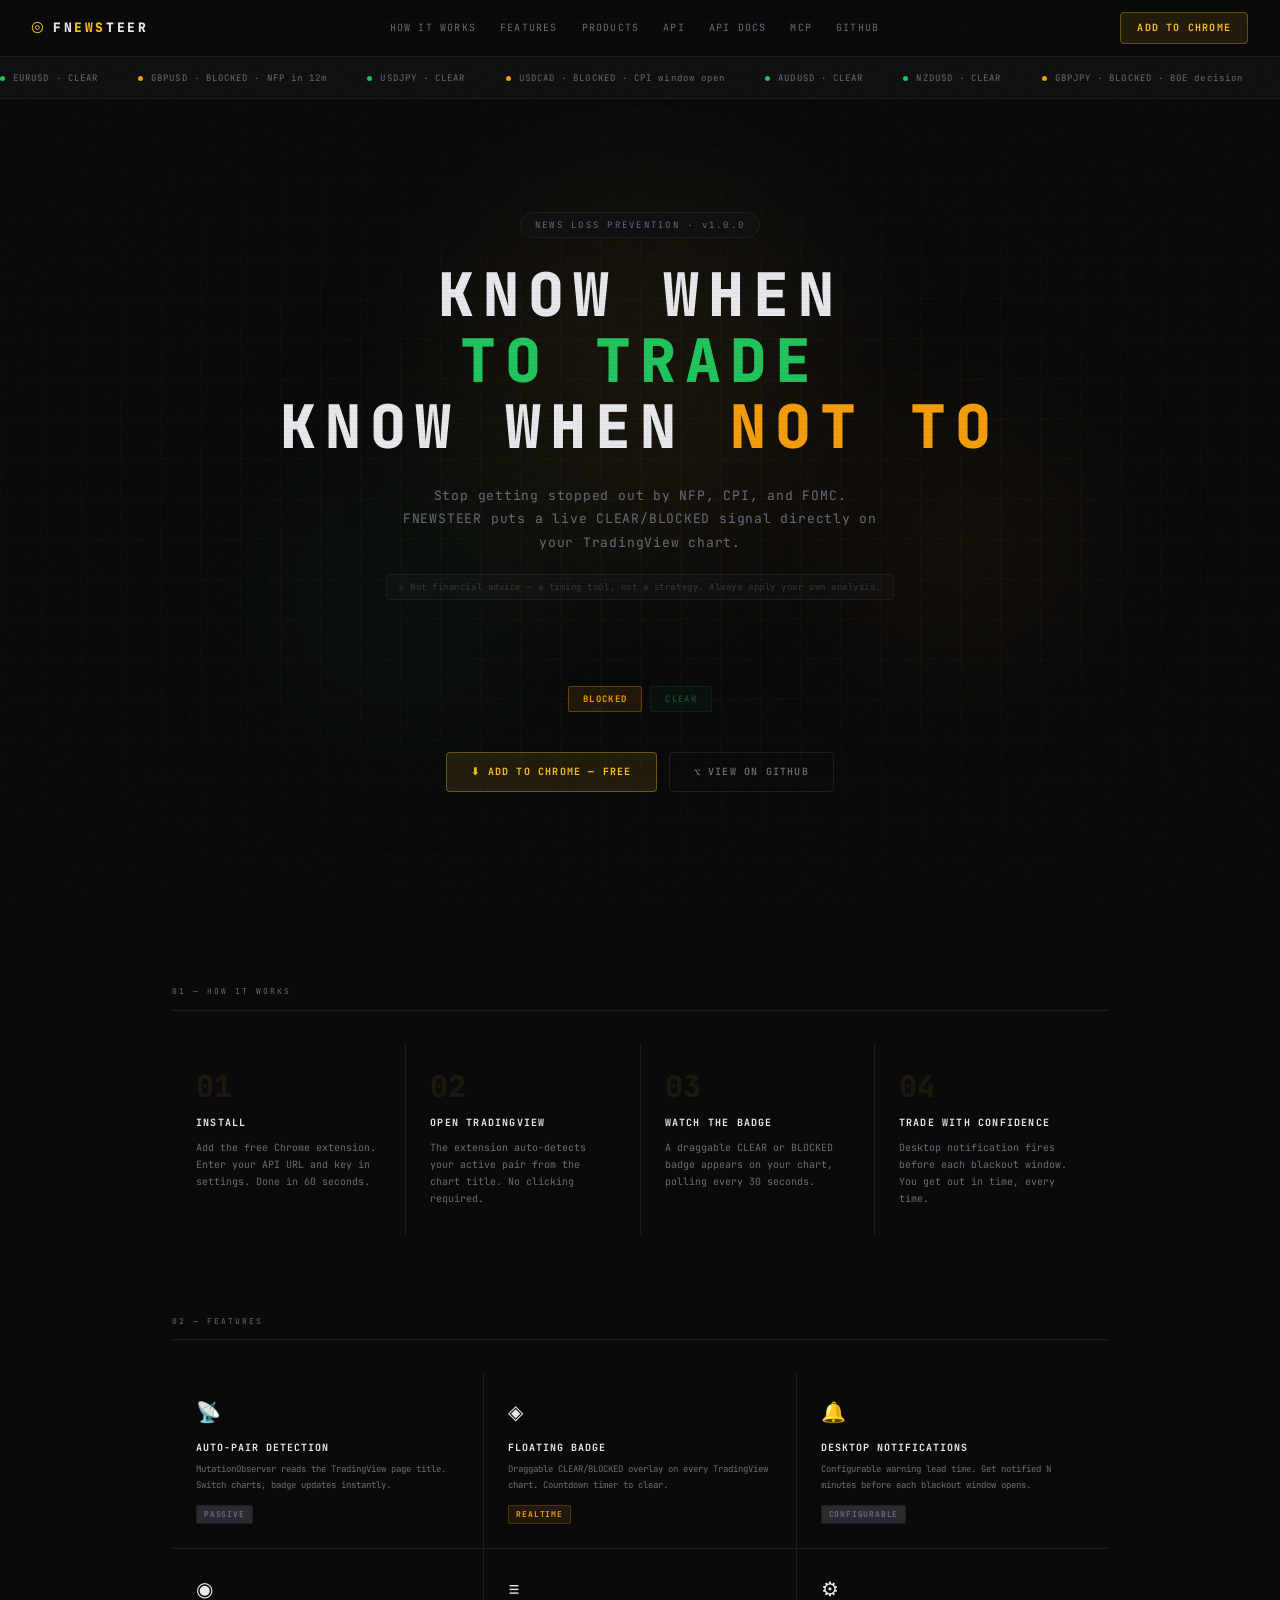
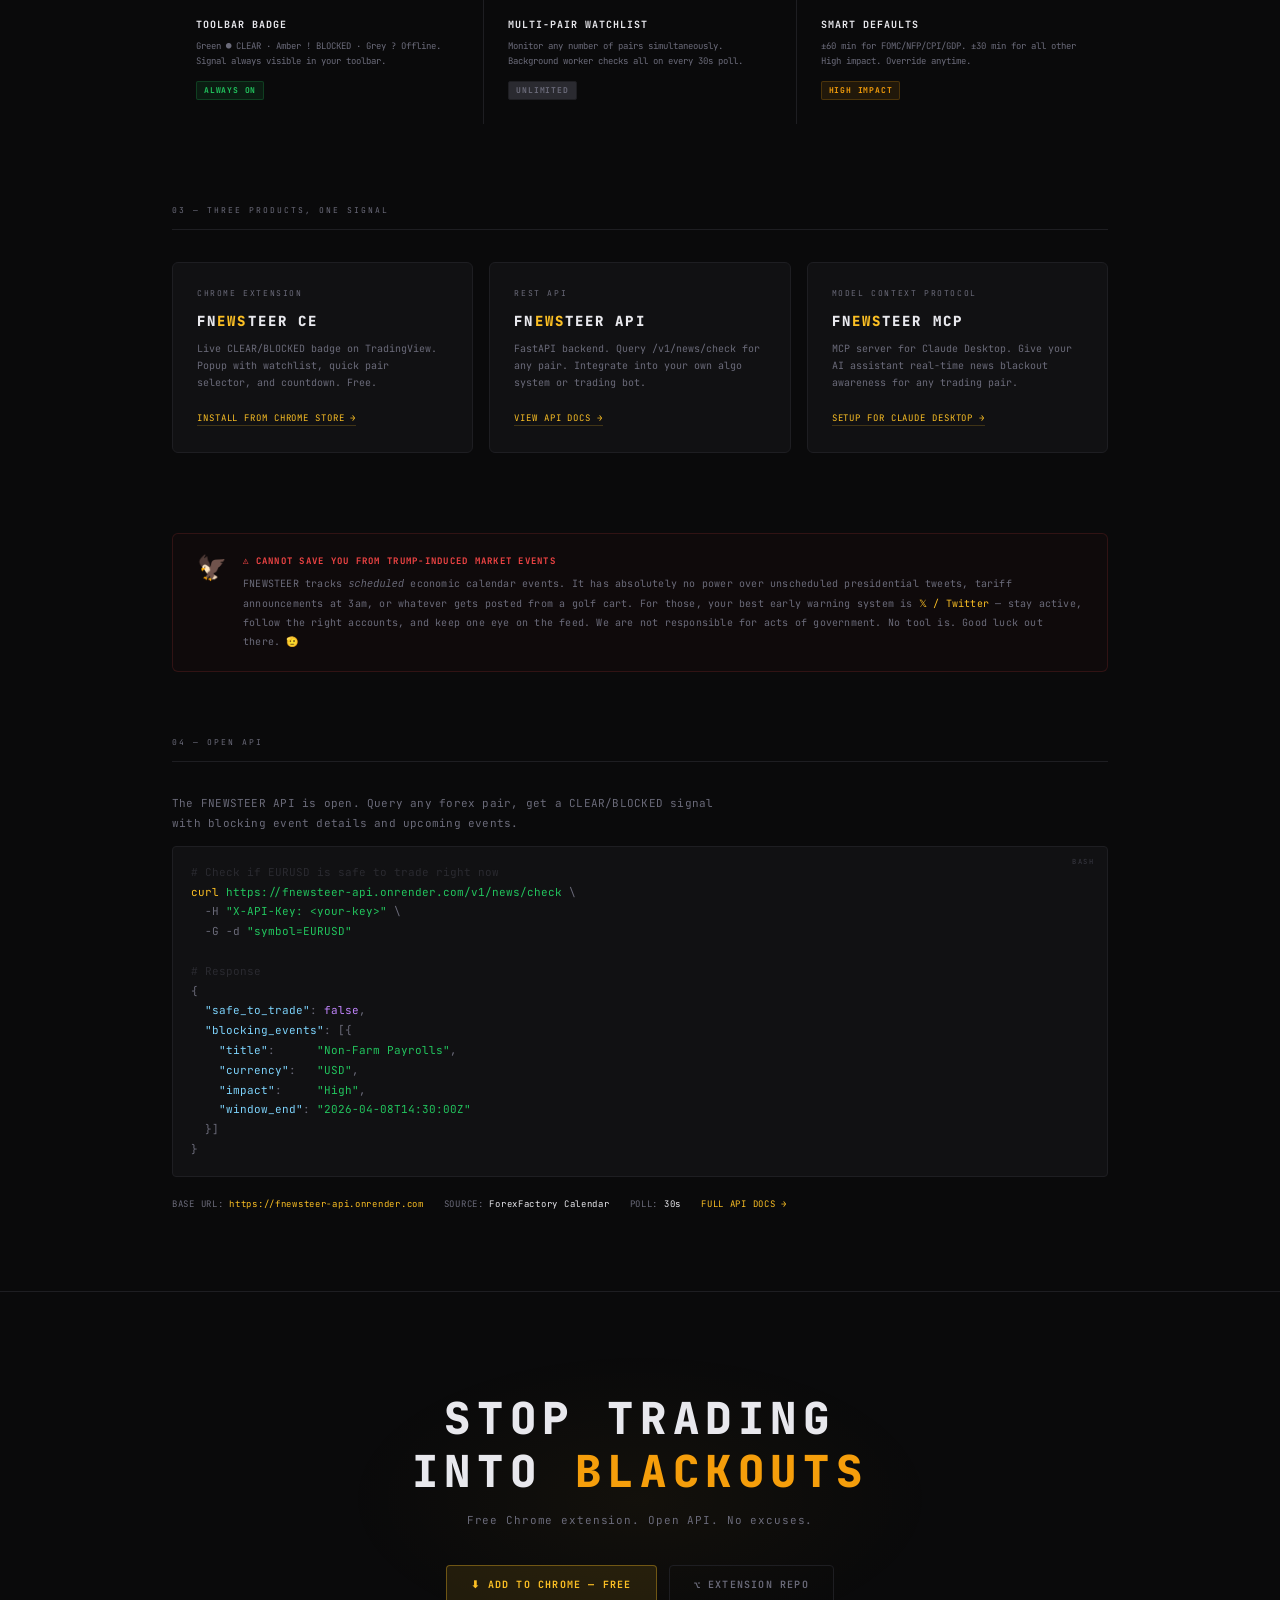
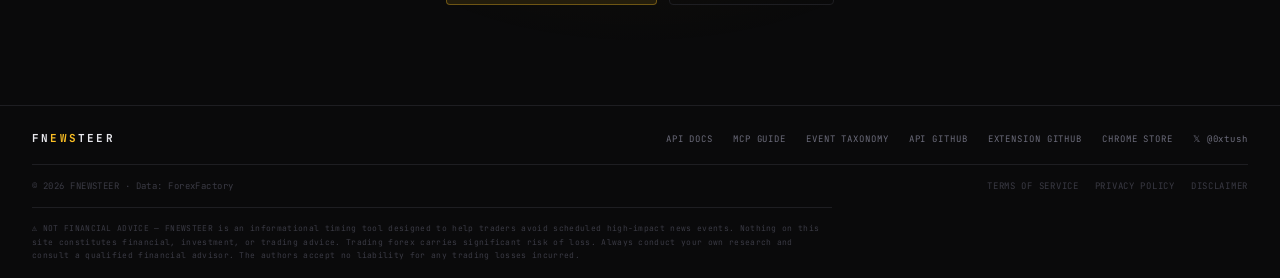
==== commit 7f639757: "feat: added disclaimer and SEO stuff" ====
--- a/index.html
+++ b/index.html
@@ -3,21 +3,85 @@
   <head>
     <meta charset="UTF-8" />
     <meta name="viewport" content="width=device-width, initial-scale=1.0" />
-    <title>FNEWSTEER — News Loss Prevention</title>
+
+    <!-- ═══ SEO ═══ -->
+    <title>FNEWSTEER — Forex News Loss Prevention for TradingView</title>
+    <meta
+      name="description"
+      content="Stop getting stopped out by NFP, CPI, and FOMC. FNEWSTEER puts a live CLEAR/BLOCKED signal directly on your TradingView chart. Free Chrome extension + open API."
+    />
+    <meta
+      name="keywords"
+      content="forex news filter, tradingview extension, news blackout, NFP trading, FOMC blackout, forex loss prevention, high impact news, forex chrome extension, trading news filter"
+    />
+    <meta name="author" content="FNEWSTEER" />
+    <link rel="canonical" href="https://tushcmd.github.io/fns-fe/" />
+
+    <!-- Open Graph -->
+    <meta property="og:type" content="website" />
+    <meta property="og:url" content="https://tushcmd.github.io/fns-fe/" />
+    <meta
+      property="og:title"
+      content="FNEWSTEER — Forex News Loss Prevention"
+    />
+    <meta
+      property="og:description"
+      content="Know when to trade. Know when NOT to. Live CLEAR/BLOCKED signals on TradingView for NFP, CPI, FOMC and all high-impact events."
+    />
+    <meta
+      property="og:image"
+      content="https://tushcmd.github.io/fns-fe/og-image.png"
+    />
+
+    <!-- Twitter Card -->
+    <meta name="twitter:card" content="summary_large_image" />
+    <meta name="twitter:site" content="@0xtush" />
+    <meta name="twitter:creator" content="@0xtush" />
+    <meta
+      name="twitter:title"
+      content="FNEWSTEER — Forex News Loss Prevention"
+    />
+    <meta
+      name="twitter:description"
+      content="Stop getting stopped out by NFP, CPI, FOMC. Free Chrome extension puts a live CLEAR/BLOCKED badge directly on your TradingView chart."
+    />
+    <meta
+      name="twitter:image"
+      content="https://tushcmd.github.io/fns-fe/og-image.png"
+    />
+
+    <!-- Structured Data -->
+    <script type="application/ld+json">
+      {
+        "@context": "https://schema.org",
+        "@type": "SoftwareApplication",
+        "name": "FNEWSTEER",
+        "applicationCategory": "FinanceApplication",
+        "operatingSystem": "Chrome",
+        "description": "News loss prevention tool for forex traders. Puts a live CLEAR/BLOCKED signal on TradingView during high-impact economic events like NFP, CPI, and FOMC.",
+        "url": "https://tushcmd.github.io/fns-fe/",
+        "author": {
+          "@type": "Person",
+          "name": "tushcmd",
+          "url": "https://x.com/0xtush"
+        },
+        "offers": { "@type": "Offer", "price": "0", "priceCurrency": "USD" }
+      }
+    </script>
+
     <link
       href="https://fonts.googleapis.com/css2?family=JetBrains+Mono:wght@400;500;600;700;800&display=swap"
       rel="stylesheet"
     />
     <link rel="stylesheet" href="shared.css" />
     <style>
-      /* ── Hero ── */
       .hero {
         min-height: calc(100vh - var(--nav-h) - 37px);
         display: flex;
         flex-direction: column;
         align-items: center;
         justify-content: center;
-        padding: 60px 32px 60px;
+        padding: 60px 32px;
         position: relative;
         text-align: center;
       }
@@ -89,18 +153,28 @@
       .hero-title .block-word {
         color: var(--danger);
       }
-
       .hero-sub {
         font-size: clamp(10px, 1.4vw, 13px);
         color: var(--dim);
         letter-spacing: 0.06em;
         line-height: 1.8;
         max-width: 480px;
-        margin: 16px auto 40px;
+        margin: 16px auto 20px;
         position: relative;
       }
-
-      /* ── Live badge ── */
+      .disclaimer-strip {
+        font-size: 9px;
+        color: var(--faint);
+        letter-spacing: 0.06em;
+        border: 1px solid var(--border);
+        border-radius: 3px;
+        padding: 5px 12px;
+        background: rgba(107, 107, 122, 0.05);
+        margin-bottom: 28px;
+        position: relative;
+        max-width: 520px;
+        line-height: 1.6;
+      }
       .badge-demo {
         display: inline-flex;
         align-items: center;
@@ -154,14 +228,12 @@
             0 0 24px rgba(245, 158, 11, 0.25);
         }
       }
-
-      /* ── State toggle ── */
       .badge-toggle {
         display: flex;
         gap: 8px;
         align-items: center;
         justify-content: center;
-        margin-bottom: 48px;
+        margin-bottom: 40px;
         position: relative;
       }
       .state-pill {
@@ -194,8 +266,6 @@
         border-color: rgba(34, 197, 94, 0.3);
         color: var(--safe);
       }
-
-      /* ── Hero actions ── */
       .hero-actions {
         display: flex;
         gap: 12px;
@@ -204,14 +274,12 @@
         position: relative;
       }
 
-      /* ── Sections ── */
       .content-section {
         max-width: 1000px;
         margin: 0 auto;
         padding: 80px 32px;
       }
 
-      /* ── How it works ── */
       .steps-grid {
         display: grid;
         grid-template-columns: repeat(auto-fit, minmax(200px, 1fr));
@@ -230,7 +298,6 @@
         font-size: 30px;
         font-weight: 800;
         color: rgba(251, 191, 36, 0.08);
-        letter-spacing: 0;
         line-height: 1;
         margin-bottom: 14px;
       }
@@ -246,10 +313,8 @@
         font-size: 10px;
         color: var(--dim);
         line-height: 1.7;
-        letter-spacing: 0.02em;
-      }
-
-      /* ── Features ── */
+      }
+
       .features-grid {
         display: grid;
         grid-template-columns: repeat(auto-fit, minmax(260px, 1fr));
@@ -279,11 +344,9 @@
         font-size: 9px;
         color: var(--dim);
         line-height: 1.7;
-        letter-spacing: 0.02em;
         margin-bottom: 10px;
       }
 
-      /* ── Products ── */
       .products-grid {
         display: grid;
         grid-template-columns: repeat(auto-fit, minmax(280px, 1fr));
@@ -359,7 +422,44 @@
         opacity: 1;
       }
 
-      /* ── API snippet ── */
+      /* Trump card */
+      .trump-wrap {
+        max-width: 1000px;
+        margin: 0 auto;
+        padding: 0 32px 64px;
+      }
+      .trump-card {
+        border: 1px solid rgba(239, 68, 68, 0.15);
+        border-radius: 6px;
+        background: rgba(239, 68, 68, 0.025);
+        padding: 20px 24px;
+        display: flex;
+        align-items: flex-start;
+        gap: 16px;
+      }
+      .trump-icon {
+        font-size: 24px;
+        flex-shrink: 0;
+        line-height: 1;
+        margin-top: 2px;
+      }
+      .trump-title {
+        font-size: 9px;
+        font-weight: 700;
+        letter-spacing: 0.14em;
+        color: var(--urgent);
+        margin-bottom: 6px;
+      }
+      .trump-body {
+        font-size: 10px;
+        color: var(--dim);
+        line-height: 1.9;
+        letter-spacing: 0.02em;
+      }
+      .trump-body a {
+        color: var(--accent);
+      }
+
       .api-meta {
         margin-top: 16px;
         display: flex;
@@ -379,7 +479,6 @@
         font-style: normal;
       }
 
-      /* ── CTA ── */
       .cta-section {
         text-align: center;
         padding: 100px 32px;
@@ -425,15 +524,17 @@
         position: relative;
       }
 
-      /* ── Footer ── */
       footer {
         border-top: 1px solid var(--border);
-        padding: 22px 32px;
+        padding: 24px 32px 16px;
+      }
+      .footer-main {
         display: flex;
         align-items: center;
         justify-content: space-between;
         flex-wrap: wrap;
         gap: 12px;
+        margin-bottom: 16px;
       }
       .footer-logo {
         font-size: 11px;
@@ -460,17 +561,120 @@
         color: var(--accent);
         opacity: 1;
       }
+      .footer-bottom {
+        border-top: 1px solid var(--border);
+        padding-top: 14px;
+        display: flex;
+        align-items: center;
+        justify-content: space-between;
+        flex-wrap: wrap;
+        gap: 10px;
+      }
       .footer-copy {
         font-size: 9px;
         color: var(--faint);
         letter-spacing: 0.05em;
+      }
+      .footer-legal {
+        display: flex;
+        gap: 16px;
+      }
+      .footer-legal a {
+        font-size: 9px;
+        color: var(--faint);
+        letter-spacing: 0.08em;
+        text-decoration: none;
+        cursor: pointer;
+      }
+      .footer-legal a:hover {
+        color: var(--dim);
+        opacity: 1;
+      }
+      .footer-disclaimer {
+        font-size: 8px;
+        color: var(--faint);
+        letter-spacing: 0.04em;
+        line-height: 1.7;
+        margin-top: 14px;
+        padding-top: 14px;
+        border-top: 1px solid var(--border);
+        max-width: 800px;
+      }
+
+      /* Modals */
+      .modal-overlay {
+        display: none;
+        position: fixed;
+        inset: 0;
+        background: rgba(0, 0, 0, 0.8);
+        z-index: 2000;
+        align-items: center;
+        justify-content: center;
+        padding: 32px;
+      }
+      .modal-overlay.open {
+        display: flex;
+      }
+      .modal {
+        background: var(--surface);
+        border: 1px solid var(--border);
+        border-radius: 6px;
+        max-width: 600px;
+        width: 100%;
+        max-height: 80vh;
+        overflow-y: auto;
+        padding: 32px;
+        position: relative;
+      }
+      .modal-close {
+        position: absolute;
+        top: 14px;
+        right: 14px;
+        background: none;
+        border: none;
+        color: var(--dim);
+        font-size: 14px;
+        cursor: pointer;
+        font-family: var(--font-mono);
+        padding: 4px 8px;
+        border-radius: 3px;
+        transition: color 0.15s;
+      }
+      .modal-close:hover {
+        color: var(--text);
+      }
+      .modal-title {
+        font-size: 11px;
+        font-weight: 700;
+        letter-spacing: 0.2em;
+        margin-bottom: 20px;
+        color: var(--text);
+      }
+      .modal-body {
+        font-size: 10px;
+        color: var(--dim);
+        line-height: 1.9;
+        letter-spacing: 0.02em;
+      }
+      .modal-body p {
+        margin-bottom: 10px;
+      }
+      .modal-body h3 {
+        font-size: 9px;
+        letter-spacing: 0.15em;
+        color: var(--accent);
+        margin: 18px 0 6px;
+        text-transform: uppercase;
+      }
+      .modal-body a {
+        color: var(--accent);
       }
     </style>
   </head>
   <body>
     <!-- Top Nav -->
     <nav class="top-nav">
-      <a href="/" class="nav-logo">
+      <a href="https://tushcmd.github.io/fns-fe/" class="nav-logo">
         <span class="nav-logo-icon">◎</span>
         <span class="nav-logo-name">FN<em>EWS</em>TEER</span>
       </a>
@@ -479,8 +683,8 @@
         <a href="#features">FEATURES</a>
         <a href="#products">PRODUCTS</a>
         <a href="#api">API</a>
-        <a href="apiv1/">API DOCS</a>
-        <a href="mcp/">MCP</a>
+        <a href="https://tushcmd.github.io/fns-fe/apiv1/">API DOCS</a>
+        <a href="https://tushcmd.github.io/fns-fe/mcp/">MCP</a>
         <a href="https://github.com/tushcmd/fnewsteer" target="_blank"
           >GITHUB</a
         >
@@ -523,7 +727,6 @@
         <span class="ticker-item"
           ><span class="ticker-dot safe"></span>USDCHF · CLEAR</span
         >
-        <!-- duplicate for seamless loop -->
         <span class="ticker-item"
           ><span class="ticker-dot safe"></span>EURUSD · CLEAR</span
         >
@@ -562,25 +765,25 @@
       <div class="orb orb-3"></div>
 
       <div class="hero-eyebrow fade-up">NEWS LOSS PREVENTION · v1.0.0</div>
-
       <h1 class="hero-title fade-up d1">
-        KNOW WHEN<br />
-        <span class="safe-word">TO TRADE</span><br />
-        KNOW WHEN <span class="block-word">NOT TO</span>
+        KNOW WHEN<br /><span class="safe-word">TO TRADE</span><br />KNOW WHEN
+        <span class="block-word">NOT TO</span>
       </h1>
-
       <p class="hero-sub fade-up d2">
         Stop getting stopped out by NFP, CPI, and FOMC.<br />
         FNEWSTEER puts a live CLEAR/BLOCKED signal directly on your TradingView
         chart.
       </p>
+      <div class="disclaimer-strip fade-up d2">
+        ⚠ Not financial advice — a timing tool, not a strategy. Always apply
+        your own analysis.
+      </div>
 
       <div id="live-badge" class="badge-demo fade-up d3">
         <div id="badge-dot" class="badge-dot"></div>
         <span id="badge-label" class="badge-label">BLOCKED</span>
         <span id="badge-sub" class="badge-sub">· NFP clears in 4:32</span>
       </div>
-
       <div class="badge-toggle fade-up d3">
         <div
           id="pill-blocked"
@@ -593,7 +796,6 @@
           CLEAR
         </div>
       </div>
-
       <div class="hero-actions fade-up d4">
         <a
           href="https://chromewebstore.google.com/detail/nfdcdhkgoiohipbhoalpnenhincbpnlc"
@@ -735,7 +937,9 @@
             FastAPI backend. Query /v1/news/check for any pair. Integrate into
             your own algo system or trading bot.
           </div>
-          <a href="apiv1/" class="product-link">VIEW API DOCS →</a>
+          <a href="https://tushcmd.github.io/fns-fe/apiv1/" class="product-link"
+            >VIEW API DOCS →</a
+          >
         </div>
         <div class="product-card">
           <div class="product-label">MODEL CONTEXT PROTOCOL</div>
@@ -744,10 +948,34 @@
             MCP server for Claude Desktop. Give your AI assistant real-time news
             blackout awareness for any trading pair.
           </div>
-          <a href="mcp/" class="product-link">SETUP FOR CLAUDE DESKTOP →</a>
+          <a href="https://tushcmd.github.io/fns-fe/mcp/" class="product-link"
+            >SETUP FOR CLAUDE DESKTOP →</a
+          >
         </div>
       </div>
     </section>
+
+    <!-- Trump card -->
+    <div class="trump-wrap">
+      <div class="trump-card">
+        <div class="trump-icon">🦅</div>
+        <div>
+          <div class="trump-title">
+            ⚠ CANNOT SAVE YOU FROM TRUMP-INDUCED MARKET EVENTS
+          </div>
+          <div class="trump-body">
+            FNEWSTEER tracks <em>scheduled</em> economic calendar events. It has
+            absolutely no power over unscheduled presidential tweets, tariff
+            announcements at 3am, or whatever gets posted from a golf cart. For
+            those, your best early warning system is
+            <a href="https://x.com" target="_blank">𝕏 / Twitter</a> — stay
+            active, follow the right accounts, and keep one eye on the feed. We
+            are not responsible for acts of government. No tool is. Good luck
+            out there. 🫡
+          </div>
+        </div>
+      </div>
+    </div>
 
     <!-- API -->
     <section id="api" class="content-section" style="padding-top: 0">
@@ -782,6 +1010,13 @@
           SOURCE: <span>ForexFactory Calendar</span>
         </div>
         <div class="api-meta-item">POLL: <span>30s</span></div>
+        <div class="api-meta-item">
+          <a
+            href="https://tushcmd.github.io/fns-fe/apiv1/"
+            style="color: var(--accent); font-size: 9px; letter-spacing: 0.08em"
+            >FULL API DOCS →</a
+          >
+        </div>
       </div>
     </section>
 
@@ -810,36 +1045,215 @@
 
     <!-- Footer -->
     <footer>
-      <div class="footer-logo">FN<em>EWS</em>TEER</div>
-      <div class="footer-links">
-        <a href="apiv1/">API DOCS</a>
-        <a href="mcp/">MCP GUIDE</a>
-        <a href="event-taxonomy/">EVENT TAXONOMY</a>
-        <a href="https://github.com/tushcmd/fnewsteer" target="_blank"
-          >API GITHUB</a
-        >
-        <a href="https://github.com/tushcmd/fnewsteer-ce" target="_blank"
-          >EXTENSION GITHUB</a
-        >
-        <a
-          href="https://chromewebstore.google.com/detail/nfdcdhkgoiohipbhoalpnenhincbpnlc"
-          target="_blank"
-          >CHROME STORE</a
-        >
-        <a href="https://x.com/0xtush" target="_blank">𝕏 @0xtush</a>
-      </div>
-      <div class="footer-copy">© 2026 FNEWSTEER · Data: ForexFactory</div>
+      <div class="footer-main">
+        <div class="footer-logo">FN<em>EWS</em>TEER</div>
+        <div class="footer-links">
+          <a href="https://tushcmd.github.io/fns-fe/apiv1/">API DOCS</a>
+          <a href="https://tushcmd.github.io/fns-fe/mcp/">MCP GUIDE</a>
+          <a href="https://tushcmd.github.io/fns-fe/event-taxonomy/"
+            >EVENT TAXONOMY</a
+          >
+          <a href="https://github.com/tushcmd/fnewsteer" target="_blank"
+            >API GITHUB</a
+          >
+          <a href="https://github.com/tushcmd/fnewsteer-ce" target="_blank"
+            >EXTENSION GITHUB</a
+          >
+          <a
+            href="https://chromewebstore.google.com/detail/nfdcdhkgoiohipbhoalpnenhincbpnlc"
+            target="_blank"
+            >CHROME STORE</a
+          >
+          <a href="https://x.com/0xtush" target="_blank">𝕏 @0xtush</a>
+        </div>
+      </div>
+      <div class="footer-bottom">
+        <div class="footer-copy">© 2026 FNEWSTEER · Data: ForexFactory</div>
+        <div class="footer-legal">
+          <a onclick="openModal('tos')">TERMS OF SERVICE</a>
+          <a onclick="openModal('privacy')">PRIVACY POLICY</a>
+          <a onclick="openModal('disclaimer')">DISCLAIMER</a>
+        </div>
+      </div>
+      <div class="footer-disclaimer">
+        ⚠ NOT FINANCIAL ADVICE — FNEWSTEER is an informational timing tool
+        designed to help traders avoid scheduled high-impact news events.
+        Nothing on this site constitutes financial, investment, or trading
+        advice. Trading forex carries significant risk of loss. Always conduct
+        your own research and consult a qualified financial advisor. The authors
+        accept no liability for any trading losses incurred.
+      </div>
     </footer>
 
+    <!-- Modals -->
+    <div
+      class="modal-overlay"
+      id="modal-tos"
+      onclick="if (event.target === this) closeModal('tos');"
+    >
+      <div class="modal">
+        <button class="modal-close" onclick="closeModal('tos')">✕</button>
+        <div class="modal-title">TERMS OF SERVICE</div>
+        <div class="modal-body">
+          <p>Last updated: April 2026</p>
+          <h3>1. Acceptance</h3>
+          <p>
+            By using FNEWSTEER (the "Service"), you agree to these Terms. If you
+            do not agree, do not use the Service.
+          </p>
+          <h3>2. Description</h3>
+          <p>
+            FNEWSTEER is a free, open-source informational tool that surfaces
+            scheduled economic calendar data from ForexFactory. It provides
+            CLEAR/BLOCKED signals based on predefined time windows around
+            high-impact events.
+          </p>
+          <h3>3. Not Financial Advice</h3>
+          <p>
+            The Service does not provide financial, investment, or trading
+            advice. CLEAR/BLOCKED signals are based purely on scheduled calendar
+            events and do not account for market conditions, your specific
+            strategy, risk tolerance, or any other factor. Do not rely on
+            FNEWSTEER as a basis for financial decisions.
+          </p>
+          <h3>4. No Guarantees</h3>
+          <p>
+            The Service is provided "as is" with no warranty of accuracy,
+            completeness, or fitness for any particular purpose. Calendar data
+            may be stale, incomplete, or incorrect. Blackout windows are
+            opinionated defaults and may not suit your strategy.
+          </p>
+          <h3>5. Limitation of Liability</h3>
+          <p>
+            To the fullest extent permitted by law, the authors of FNEWSTEER
+            shall not be liable for any trading losses, financial damages, or
+            any other harm arising from your use of the Service.
+          </p>
+          <h3>6. Third-Party Data</h3>
+          <p>
+            Economic event data is sourced from ForexFactory. FNEWSTEER does not
+            own or guarantee the accuracy of that data.
+          </p>
+          <h3>7. Open Source</h3>
+          <p>
+            FNEWSTEER is open-source under the applicable license in the GitHub
+            repositories. Use, modification, and distribution are subject to
+            those terms.
+          </p>
+          <h3>8. Changes</h3>
+          <p>
+            These terms may be updated at any time. Continued use of the Service
+            constitutes acceptance of any revised terms.
+          </p>
+        </div>
+      </div>
+    </div>
+
+    <div
+      class="modal-overlay"
+      id="modal-privacy"
+      onclick="if (event.target === this) closeModal('privacy');"
+    >
+      <div class="modal">
+        <button class="modal-close" onclick="closeModal('privacy')">✕</button>
+        <div class="modal-title">PRIVACY POLICY</div>
+        <div class="modal-body">
+          <p>Last updated: April 2026</p>
+          <h3>What We Collect</h3>
+          <p>
+            The FNEWSTEER website (this static site) collects no personal data.
+            There are no accounts, no cookies, no analytics trackers, and no
+            forms that submit personal information.
+          </p>
+          <h3>Chrome Extension</h3>
+          <p>
+            The Chrome Extension stores your API key and watchlist locally in
+            <code>chrome.storage.sync</code>, synced by Chrome to your Google
+            account if signed in. We do not receive, access, or store this data
+            on our servers.
+          </p>
+          <h3>API Requests</h3>
+          <p>
+            When you query the FNEWSTEER API, your request (including symbol
+            queried and API key) is processed by our hosted server. We do not
+            log individual request data beyond what is required for rate
+            limiting and abuse prevention.
+          </p>
+          <h3>Third Parties</h3>
+          <p>
+            This site loads fonts from Google Fonts. No advertising networks,
+            tracking pixels, or analytics scripts are used.
+          </p>
+          <h3>Contact</h3>
+          <p>
+            Questions?
+            <a href="https://x.com/0xtush" target="_blank">𝕏 @0xtush</a> or
+            <a href="https://github.com/tushcmd/fnewsteer" target="_blank"
+              >open an issue on GitHub</a
+            >.
+          </p>
+        </div>
+      </div>
+    </div>
+
+    <div
+      class="modal-overlay"
+      id="modal-disclaimer"
+      onclick="if (event.target === this) closeModal('disclaimer');"
+    >
+      <div class="modal">
+        <button class="modal-close" onclick="closeModal('disclaimer')">
+          ✕
+        </button>
+        <div class="modal-title">DISCLAIMER</div>
+        <div class="modal-body">
+          <h3>Not Financial Advice</h3>
+          <p>
+            FNEWSTEER is an educational and informational tool. Nothing on this
+            website, in the Chrome extension, or via the API constitutes
+            financial advice, investment advice, or trading recommendations of
+            any kind.
+          </p>
+          <h3>Risk Warning</h3>
+          <p>
+            Forex trading involves substantial risk of loss and is not
+            appropriate for all investors. You may lose some or all of your
+            invested capital.
+          </p>
+          <h3>No Guarantee of Results</h3>
+          <p>
+            Avoiding news events does not guarantee profitable trading.
+            FNEWSTEER reduces one specific risk factor but cannot protect
+            against all market risks — including unscheduled news events,
+            political statements, central bank emergency actions, geopolitical
+            shocks, or early-morning social media posts from world leaders.
+          </p>
+          <h3>Opinionated Defaults</h3>
+          <p>
+            The ±30 and ±60 minute blackout windows are based on common
+            practices among retail price action traders and prop firm rules.
+            They are not empirically optimised and may not suit your strategy or
+            risk profile.
+          </p>
+          <h3>Data Accuracy</h3>
+          <p>
+            Event data is sourced from ForexFactory and may be delayed,
+            incorrect, or incomplete. Always verify event times independently
+            before trading.
+          </p>
+        </div>
+      </div>
+    </div>
+
     <script>
-      let isBlocked = true;
-      let countdown = 272;
+      let isBlocked = true,
+        countdown = 272;
 
       function setBlocked() {
         isBlocked = true;
-        const dot = document.getElementById('badge-dot');
-        const label = document.getElementById('badge-label');
-        const badge = document.getElementById('live-badge');
+        const dot = document.getElementById('badge-dot'),
+          label = document.getElementById('badge-label'),
+          badge = document.getElementById('live-badge');
         dot.style.background = 'var(--danger)';
         dot.style.boxShadow = '0 0 8px var(--danger)';
         label.style.color = 'var(--danger)';
@@ -849,12 +1263,11 @@
         document.getElementById('pill-blocked').classList.remove('dim');
         document.getElementById('pill-clear').classList.remove('lit');
       }
-
       function setClear() {
         isBlocked = false;
-        const dot = document.getElementById('badge-dot');
-        const label = document.getElementById('badge-label');
-        const badge = document.getElementById('live-badge');
+        const dot = document.getElementById('badge-dot'),
+          label = document.getElementById('badge-label'),
+          badge = document.getElementById('live-badge');
         dot.style.background = 'var(--safe)';
         dot.style.boxShadow = '0 0 8px var(--safe)';
         label.style.color = 'var(--safe)';
@@ -866,15 +1279,27 @@
         document.getElementById('pill-clear').classList.add('lit');
         document.getElementById('pill-blocked').classList.add('dim');
       }
-
       setInterval(() => {
-        if (!isBlocked) return;
-        if (countdown > 0) countdown--;
-        const m = Math.floor(countdown / 60);
-        const s = countdown % 60;
+        if (!isBlocked || countdown <= 0) return;
+        countdown--;
+        const m = Math.floor(countdown / 60),
+          s = countdown % 60;
         document.getElementById('badge-sub').textContent =
           `· NFP clears in ${m}:${String(s).padStart(2, '0')}`;
       }, 1000);
+
+      function openModal(id) {
+        document.getElementById('modal-' + id).classList.add('open');
+        document.body.style.overflow = 'hidden';
+      }
+      function closeModal(id) {
+        document.getElementById('modal-' + id).classList.remove('open');
+        document.body.style.overflow = '';
+      }
+      document.addEventListener('keydown', (e) => {
+        if (e.key === 'Escape')
+          ['tos', 'privacy', 'disclaimer'].forEach(closeModal);
+      });
     </script>
   </body>
 </html>
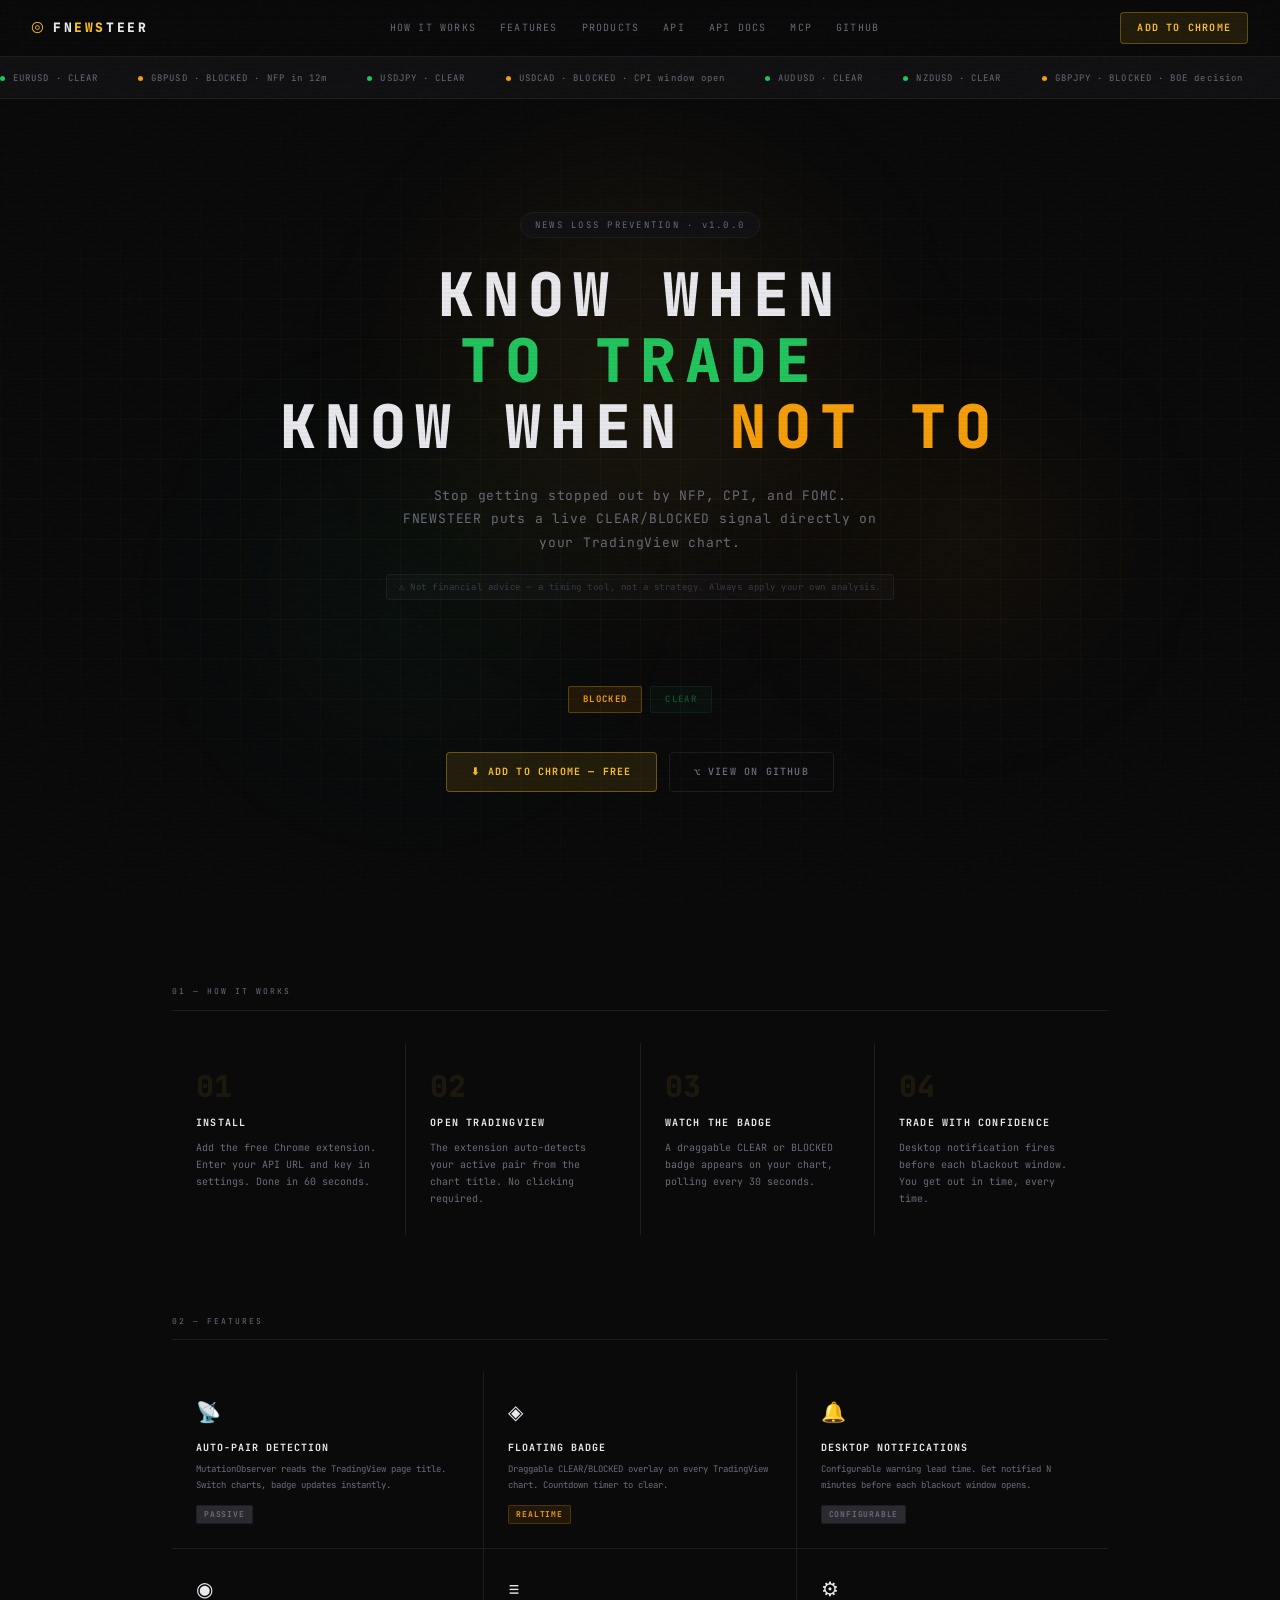
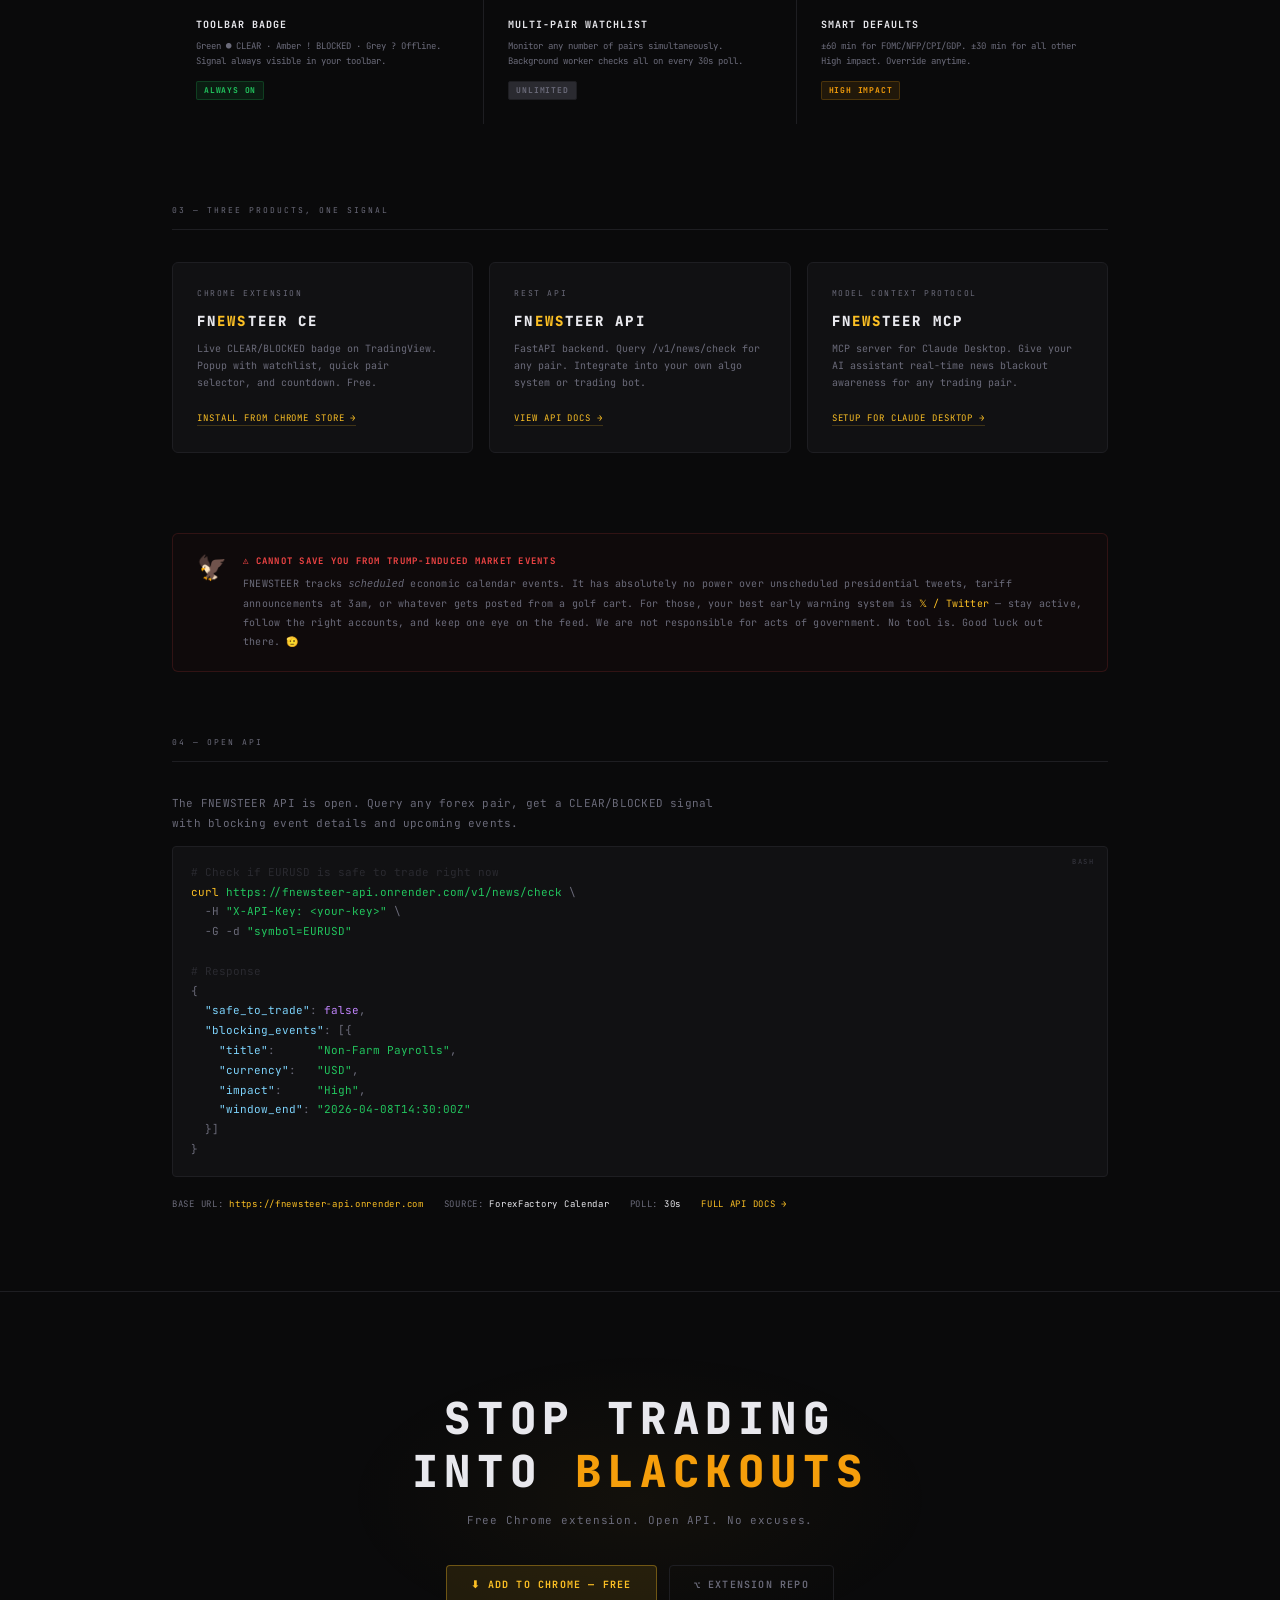
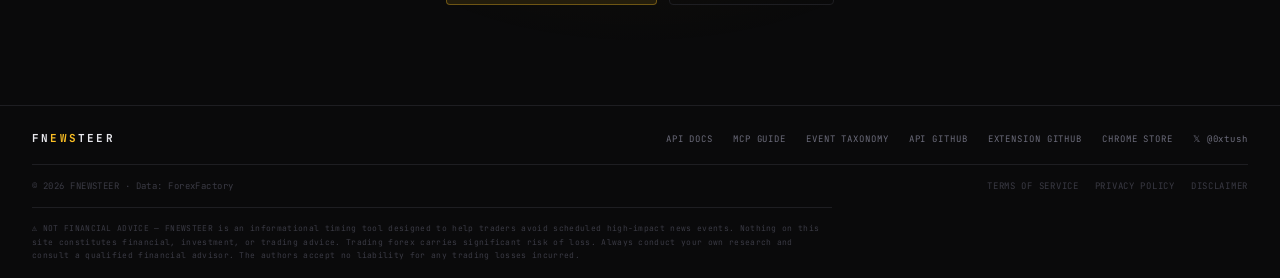
==== commit 6dcd9993: "favicon" ====
--- a/index.html
+++ b/index.html
@@ -16,6 +16,8 @@
     />
     <meta name="author" content="FNEWSTEER" />
     <link rel="canonical" href="https://tushcmd.github.io/fns-fe/" />
+
+    <link rel="icon" type="image/x-icon" href="/favicon.ico" />
 
     <!-- Open Graph -->
     <meta property="og:type" content="website" />
